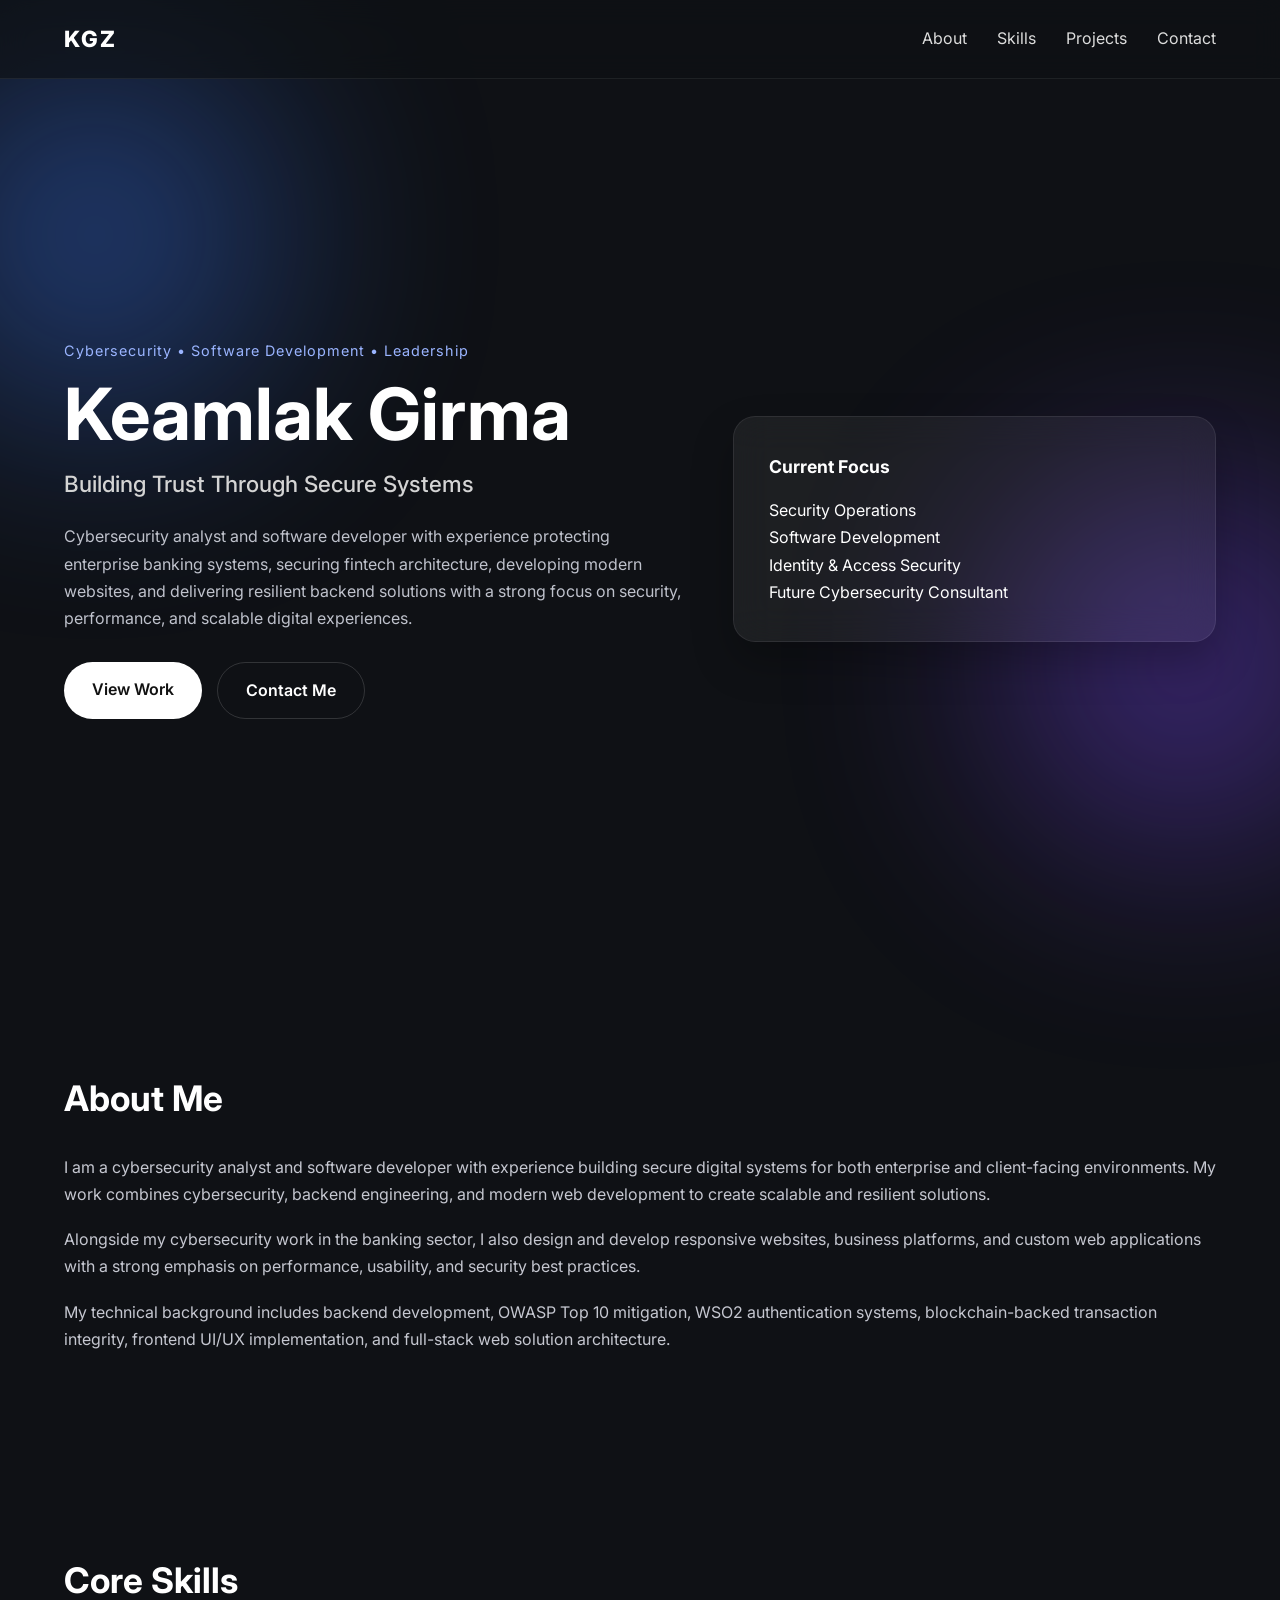
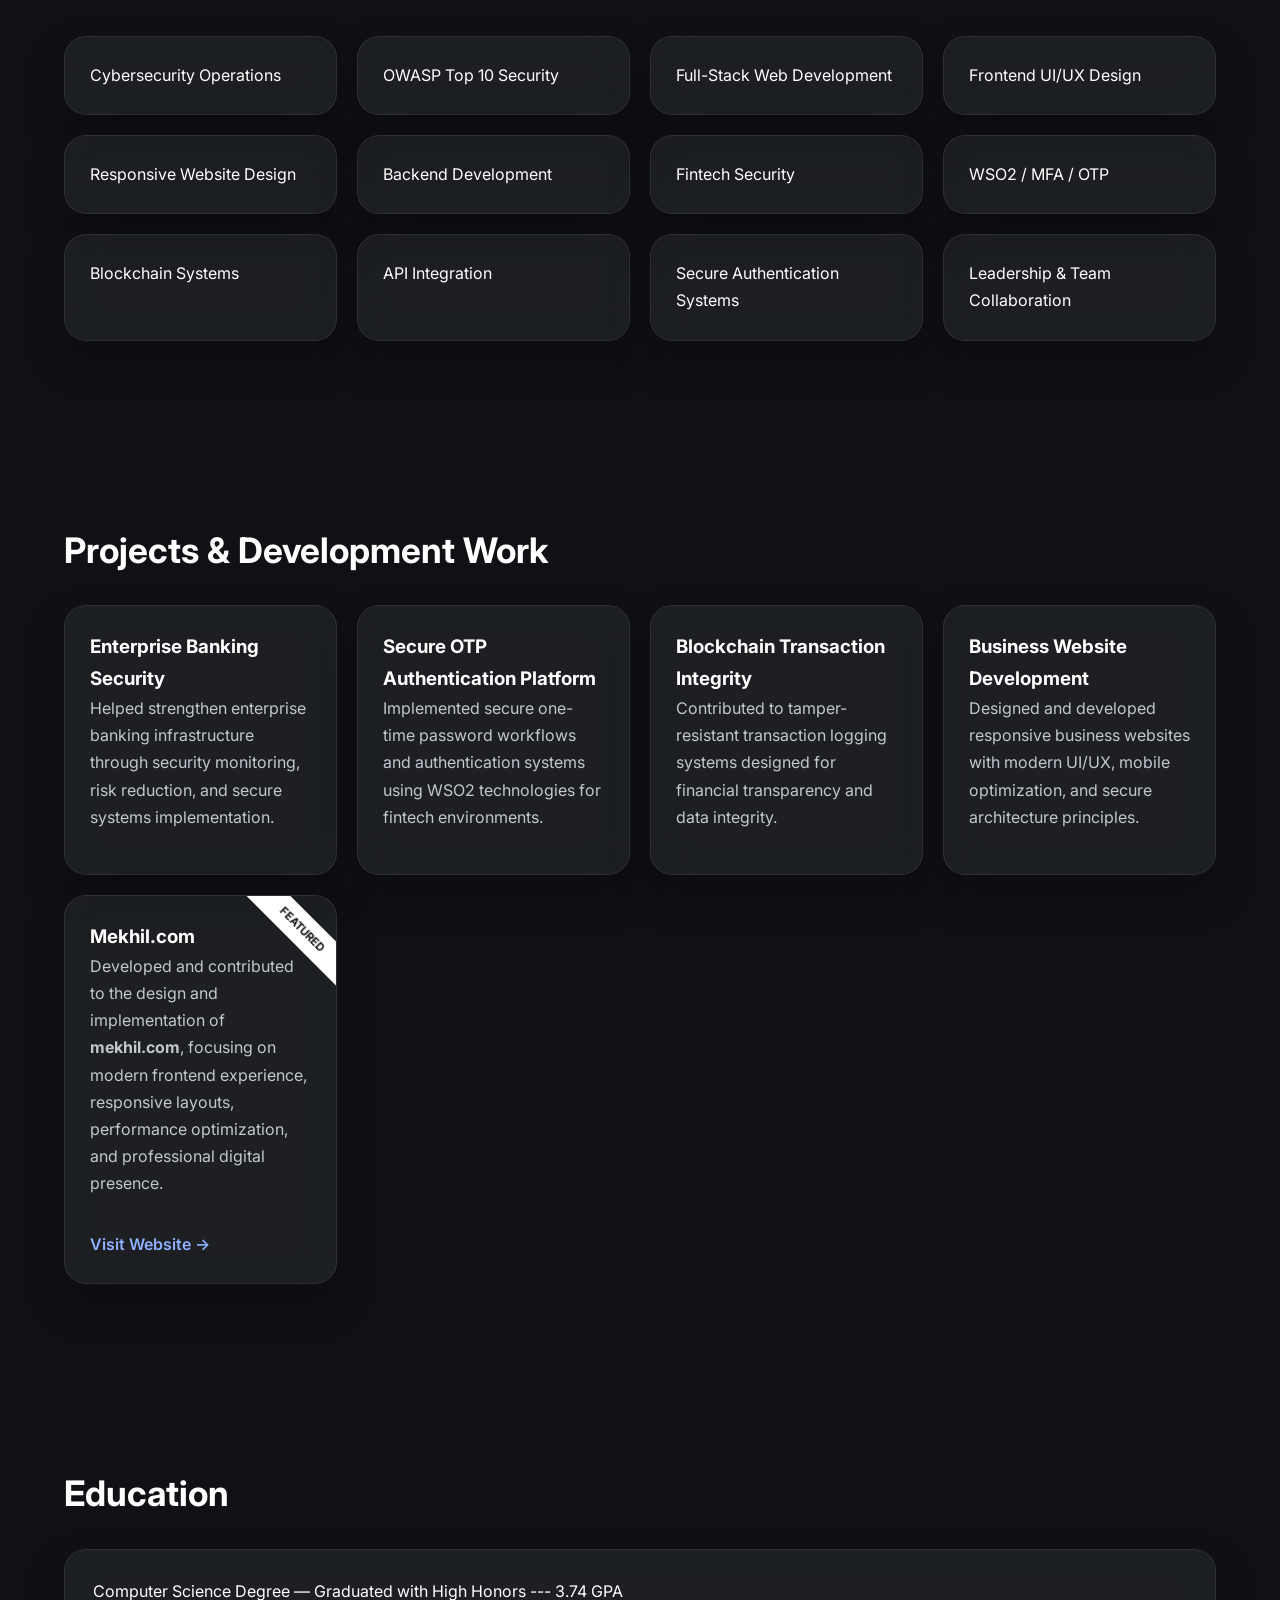
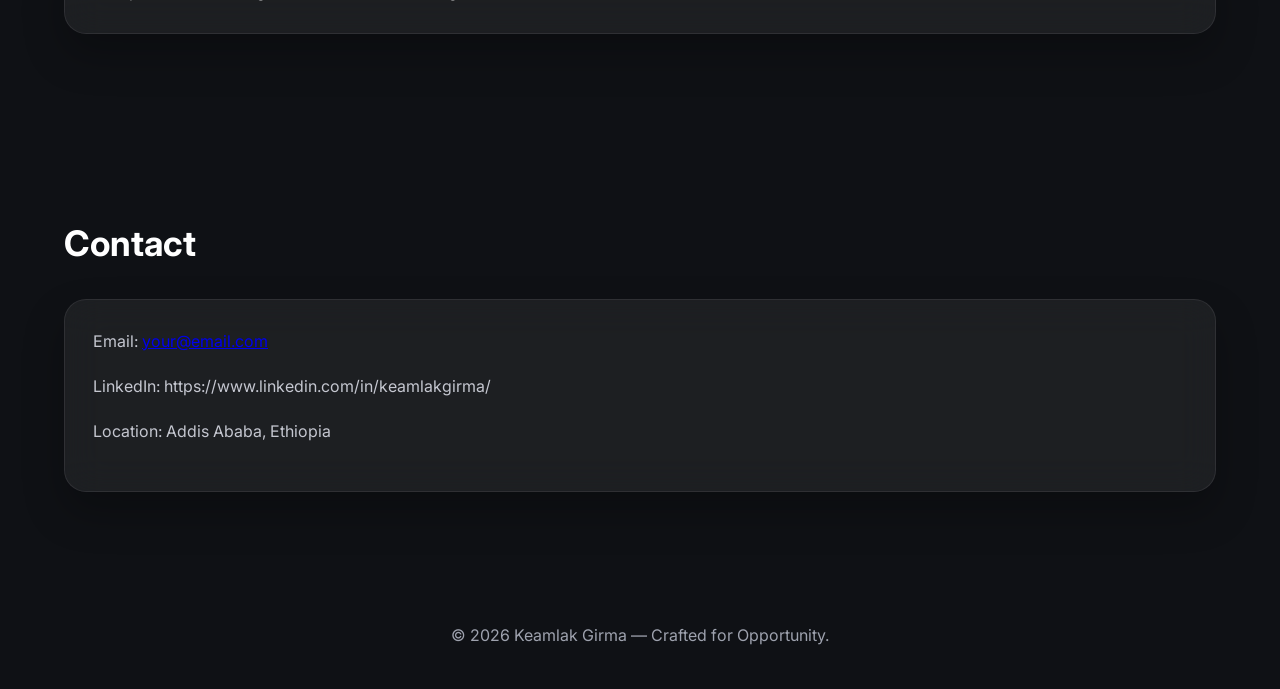
==== index.html @ 550d2100 "Update index.html" ====
<!-- index.html -->
<!DOCTYPE html>
<html lang="en">
<head>
<meta charset="UTF-8">
<meta name="viewport" content="width=device-width, initial-scale=1.0">
<title>Keamlak Girma | Software Developer</title>
<link rel="icon" type="image/png" href="favicon.png">
<meta name="description" content="Cybersecurity Analyst | Software Development | Backend Development">
<link rel="stylesheet" href="style.css">
<link rel="preconnect" href="https://fonts.googleapis.com">
<link href="https://fonts.googleapis.com/css2?family=Inter:wght@300;400;500;700;800&display=swap" rel="stylesheet">
</head>
<body>

<div class="bg-blur blur1"></div>
<div class="bg-blur blur2"></div>

<header>
  <nav class="container">
    <h2 class="logo">KGZ</h2>

    <ul>
      <li><a href="#about">About</a></li>
      <li><a href="#skills">Skills</a></li>
      <li><a href="#projects">Projects</a></li>
      <li><a href="#contact">Contact</a></li>
    </ul>
  </nav>
</header>

<section class="hero container">
  <div class="hero-left reveal">
    <p class="tag">Cybersecurity • Software Development • Leadership</p>
    <h1>Keamlak Girma</h1>
    <h3>Building Trust Through Secure Systems</h3>

    <p class="hero-desc">
     Cybersecurity analyst and software developer with experience protecting enterprise banking systems, securing fintech architecture, developing modern websites, and delivering resilient backend solutions with a strong focus on security, performance, and scalable digital experiences.

    </p>

    <div class="hero-buttons">
      <a href="#projects" class="btn primary">View Work</a>
      <a href="#contact" class="btn secondary">Contact Me</a>
    </div>
  </div>

  <div class="hero-card reveal">
    <div class="glass-card">
      <h4>Current Focus</h4>
      <p>Security Operations</p>
      <p>Software Development</p>
      <p>Identity & Access Security</p>
      <p>Future Cybersecurity Consultant</p>
    </div>
  </div>
</section>

<!-- Replace the ABOUT section with this -->

<section id="about" class="section container reveal">
  <h2>About Me</h2>

  <p>
    I am a cybersecurity analyst and software developer with experience building
    secure digital systems for both enterprise and client-facing environments.
    My work combines cybersecurity, backend engineering, and modern web development
    to create scalable and resilient solutions.
  </p>

  <p>
    Alongside my cybersecurity work in the banking sector, I also design and develop
    responsive websites, business platforms, and custom web applications with a strong
    emphasis on performance, usability, and security best practices.
  </p>

  <p>
    My technical background includes backend development, OWASP Top 10 mitigation,
    WSO2 authentication systems, blockchain-backed transaction integrity, frontend UI/UX
    implementation, and full-stack web solution architecture.
  </p>
</section>

<!-- Replace the SKILLS section with this -->

<section id="skills" class="section container reveal">
  <h2>Core Skills</h2>

  <div class="grid">
    <div class="card">Cybersecurity Operations</div>
    <div class="card">OWASP Top 10 Security</div>
    <div class="card">Full-Stack Web Development</div>
    <div class="card">Frontend UI/UX Design</div>
    <div class="card">Responsive Website Design</div>
    <div class="card">Backend Development</div>
    <div class="card">Fintech Security</div>
    <div class="card">WSO2 / MFA / OTP</div>
    <div class="card">Blockchain Systems</div>
    <div class="card">API Integration</div>
    <div class="card">Secure Authentication Systems</div>
    <div class="card">Leadership & Team Collaboration</div>
  </div>
</section>

<!-- Replace the PROJECTS section with this -->

<section id="projects" class="section container reveal">
  <h2>Projects & Development Work</h2>

  <div class="project-grid">

    <div class="project">
      <h3>Enterprise Banking Security</h3>
      <p>
        Helped strengthen enterprise banking infrastructure through security
        monitoring, risk reduction, and secure systems implementation.
      </p>
    </div>

    <div class="project">
      <h3>Secure OTP Authentication Platform</h3>
      <p>
        Implemented secure one-time password workflows and authentication
        systems using WSO2 technologies for fintech environments.
      </p>
    </div>

    <div class="project">
      <h3>Blockchain Transaction Integrity</h3>
      <p>
        Contributed to tamper-resistant transaction logging systems designed
        for financial transparency and data integrity.
      </p>
    </div>

    <div class="project">
      <h3>Business Website Development</h3>
      <p>
        Designed and developed responsive business websites with modern UI/UX,
        mobile optimization, and secure architecture principles.
      </p>
    </div>

    <div class="project featured-project">
      <h3>Mekhil.com</h3>

      <p>
        Developed and contributed to the design and implementation of
        <strong>mekhil.com</strong>, focusing on modern frontend experience,
        responsive layouts, performance optimization, and professional digital presence.
      </p>

      <a href="https://www.mekhil.com/" target="_blank" class="project-link">
        Visit Website →
      </a>
    </div>

  </div>
</section>

<section class="section container reveal">
  <h2>Education</h2>
  <div class="glass-box">
    Computer Science Degree — Graduated with High Honors --- 3.74 GPA
  </div>
</section>

<section id="contact" class="section container reveal">
  <h2>Contact</h2>

  <div class="contact-box">
    <p>Email: <a href="mailto:your@email.com">your@email.com</a></p>
    <p>LinkedIn: https://www.linkedin.com/in/keamlakgirma/</p>
    <p>Location: Addis Ababa, Ethiopia</p>
  </div>
</section>

<footer>
  <p>© 2026 Keamlak Girma — Crafted for Opportunity.</p>
</footer>

<script src="script.js"></script>
</body>
</html>
---- style.css ----
*{
margin:0;
padding:0;
box-sizing:border-box;
scroll-behavior:smooth;
}

body{
font-family:'Inter',sans-serif;
background:#0f1115;
color:#fff;
overflow-x:hidden;
line-height:1.7;
}

.container{
width:90%;
max-width:1180px;
margin:auto;
}

.bg-blur{
position:fixed;
width:350px;
height:350px;
border-radius:50%;
filter:blur(120px);
z-index:-1;
opacity:.45;
animation:float 8s ease-in-out infinite;
}

.blur1{
background:#3d7cff;
top:60px;
left:-80px;
}

.blur2{
background:#7e49ff;
right:-80px;
bottom:60px;
animation-delay:2s;
}

@keyframes float{
0%,100%{transform:translateY(0px);}
50%{transform:translateY(30px);}
}

header{
position:sticky;
top:0;
backdrop-filter:blur(14px);
background:rgba(15,17,21,.65);
border-bottom:1px solid rgba(255,255,255,.07);
z-index:999;
}

nav{
display:flex;
justify-content:space-between;
align-items:center;
padding:20px 0;
}

.logo{
font-weight:800;
font-size:1.4rem;
letter-spacing:2px;
}

nav ul{
display:flex;
gap:30px;
list-style:none;
}

nav a{
text-decoration:none;
color:#ddd;
transition:.3s;
}

nav a:hover{
color:#fff;
}

.hero{
min-height:100vh;
display:grid;
grid-template-columns:1.3fr 1fr;
gap:40px;
align-items:center;
}

.tag{
color:#9ab4ff;
font-size:.9rem;
margin-bottom:15px;
letter-spacing:1px;
}

.hero h1{
font-size:4.5rem;
line-height:1;
margin-bottom:15px;
}

.hero h3{
font-weight:500;
color:#d4d4d4;
margin-bottom:20px;
font-size:1.4rem;
}

.hero-desc{
max-width:620px;
color:#bfc2cc;
margin-bottom:30px;
}

.hero-buttons{
display:flex;
gap:15px;
flex-wrap:wrap;
}

.btn{
padding:14px 28px;
border-radius:50px;
text-decoration:none;
font-weight:600;
transition:.3s;
}

.primary{
background:#fff;
color:#111;
}

.secondary{
border:1px solid rgba(255,255,255,.15);
color:#fff;
}

.btn:hover{
transform:translateY(-4px);
}

.glass-card,.glass-box,.card,.project,.contact-box{
background:rgba(255,255,255,.06);
border:1px solid rgba(255,255,255,.08);
backdrop-filter:blur(18px);
border-radius:22px;
box-shadow:0 20px 40px rgba(0,0,0,.25);
}

.glass-card{
padding:35px;
}

.glass-card h4{
margin-bottom:15px;
font-size:1.1rem;
}

.section{
padding:90px 0;
}

.section h2{
font-size:2.2rem;
margin-bottom:25px;
}

.section p{
color:#c5c7d0;
margin-bottom:18px;
}

.grid,.project-grid{
display:grid;
grid-template-columns:repeat(auto-fit,minmax(240px,1fr));
gap:20px;
}

.card,.project{
padding:25px;
transition:.3s;
}

.card:hover,.project:hover{
transform:translateY(-8px);
}

.glass-box,.contact-box{
padding:28px;
}

footer{
padding:40px 0;
text-align:center;
color:#9ea2ae;
}

.reveal{
opacity:0;
transform:translateY(40px);
transition:1s ease;
}

.reveal.active{
opacity:1;
transform:translateY(0);
}

@media(max-width:900px){

.hero{
grid-template-columns:1fr;
padding:60px 0;
min-height:auto;
}

.hero h1{
font-size:3rem;
}

nav ul{
display:none;
}

}
/* ADD THIS to style.css */

.featured-project{
position:relative;
overflow:hidden;
}

.featured-project::before{
content:"FEATURED";
position:absolute;
top:18px;
right:-35px;
background:white;
color:#111;
padding:6px 40px;
font-size:.7rem;
font-weight:700;
transform:rotate(45deg);
}

.project-link{
display:inline-block;
margin-top:15px;
text-decoration:none;
color:#8fb0ff;
font-weight:600;
transition:.3s;
}

.project-link:hover{
transform:translateX(5px);
}
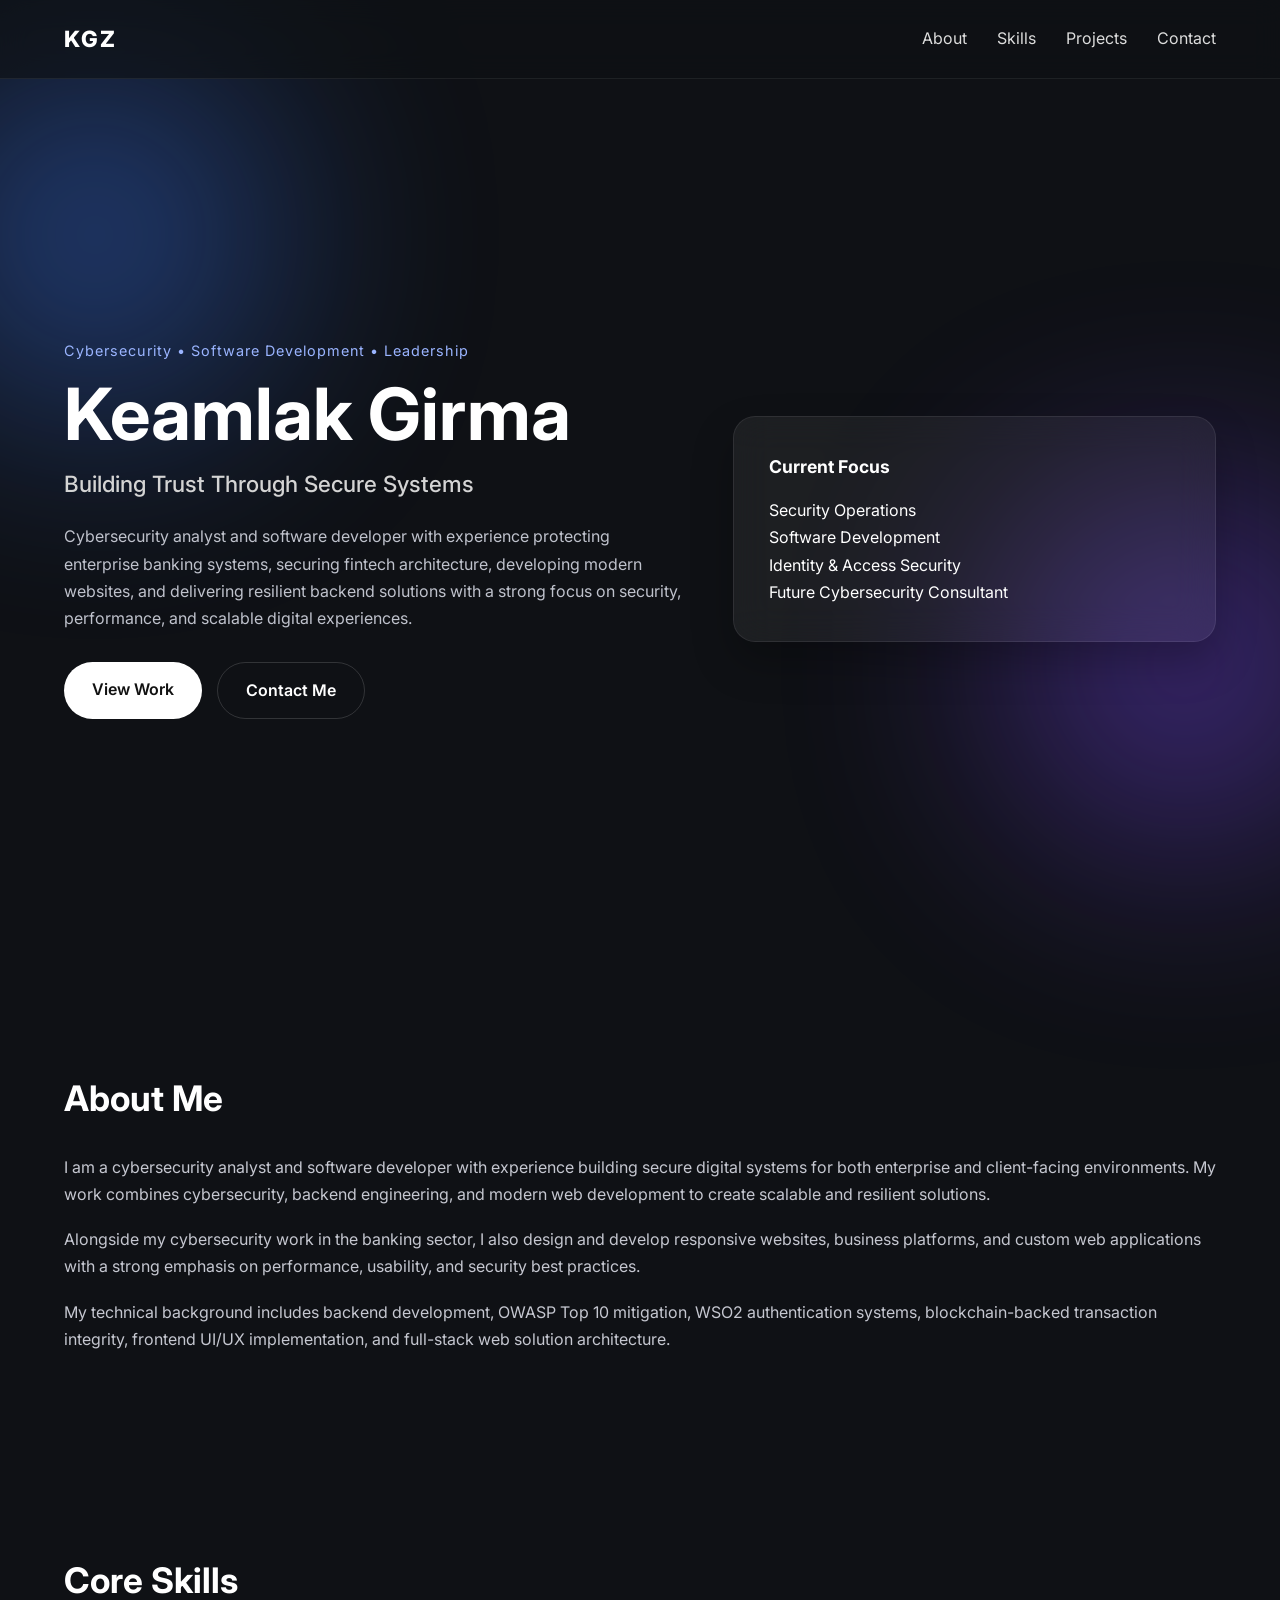
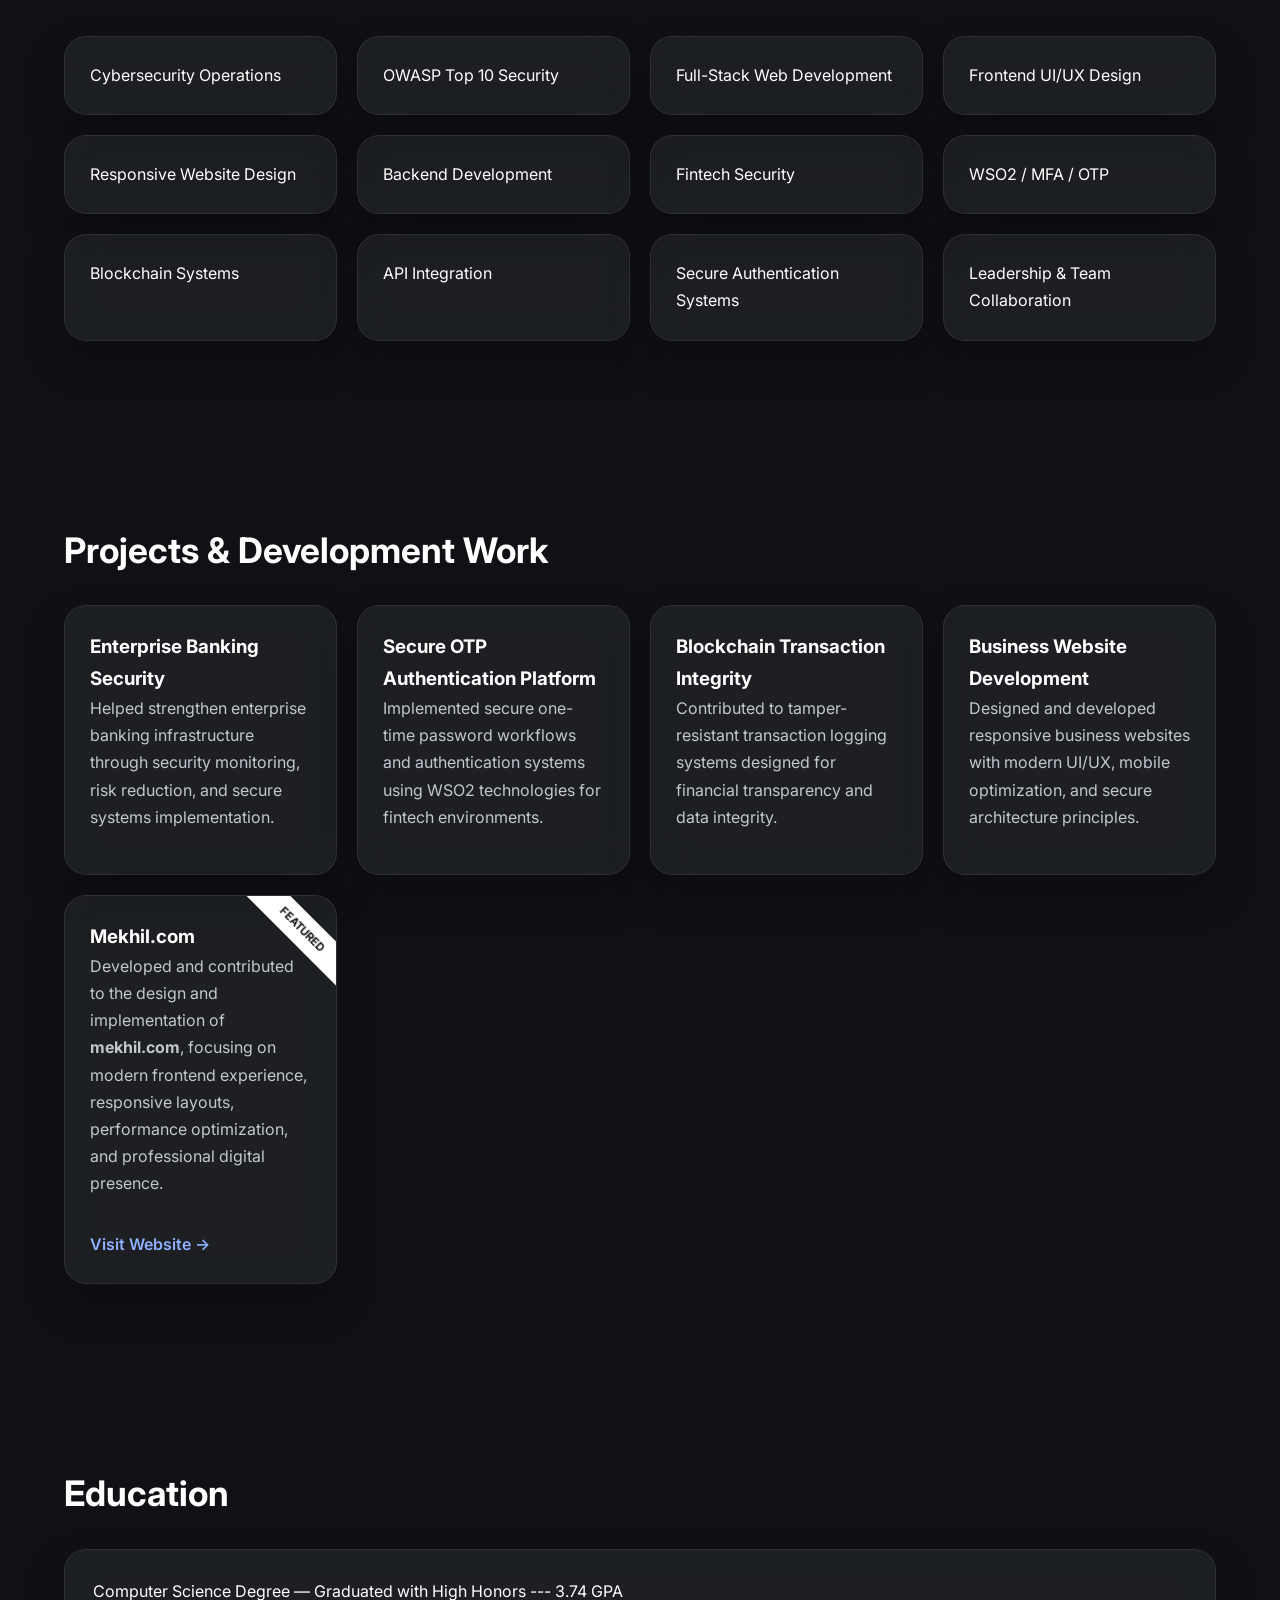
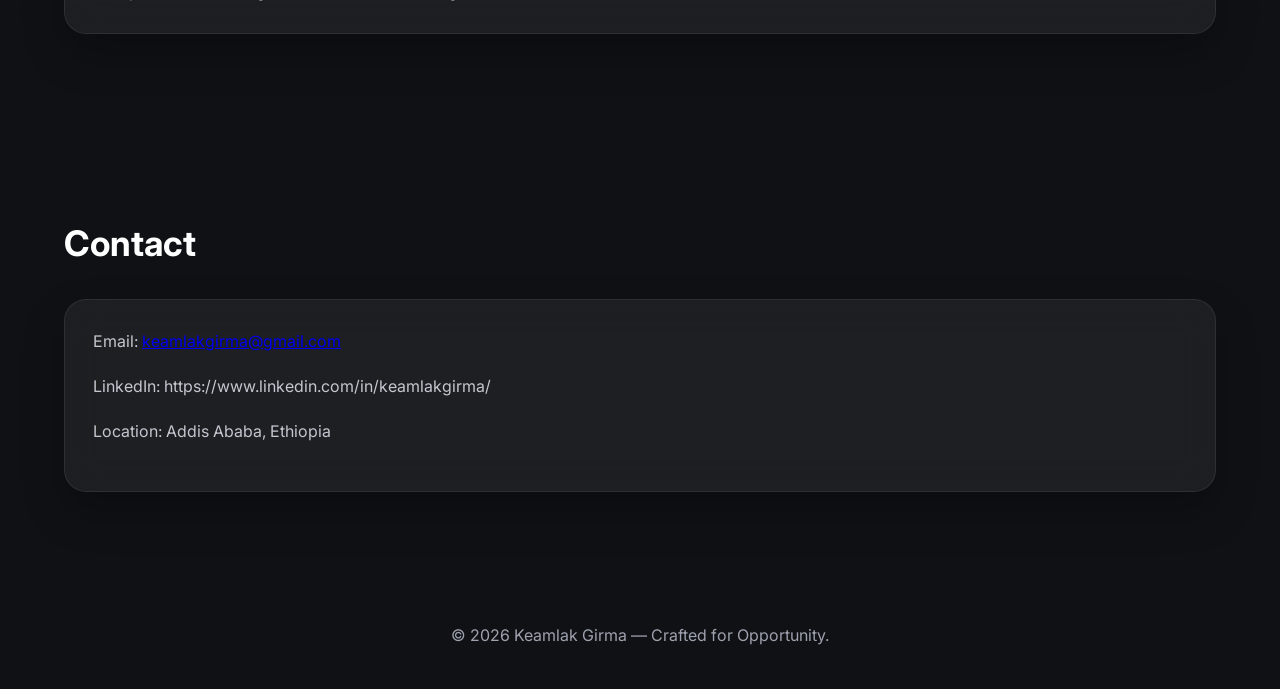
==== commit 96919c53: "Update index.html" ====
--- a/index.html
+++ b/index.html
@@ -170,7 +170,7 @@
   <h2>Contact</h2>
 
   <div class="contact-box">
-    <p>Email: <a href="mailto:your@email.com">your@email.com</a></p>
+    <p>Email: <a href="mailto:keamlakgirma@gmail.com" class="email-link">keamlakgirma@gmail.com</a></p>
     <p>LinkedIn: https://www.linkedin.com/in/keamlakgirma/</p>
     <p>Location: Addis Ababa, Ethiopia</p>
   </div>
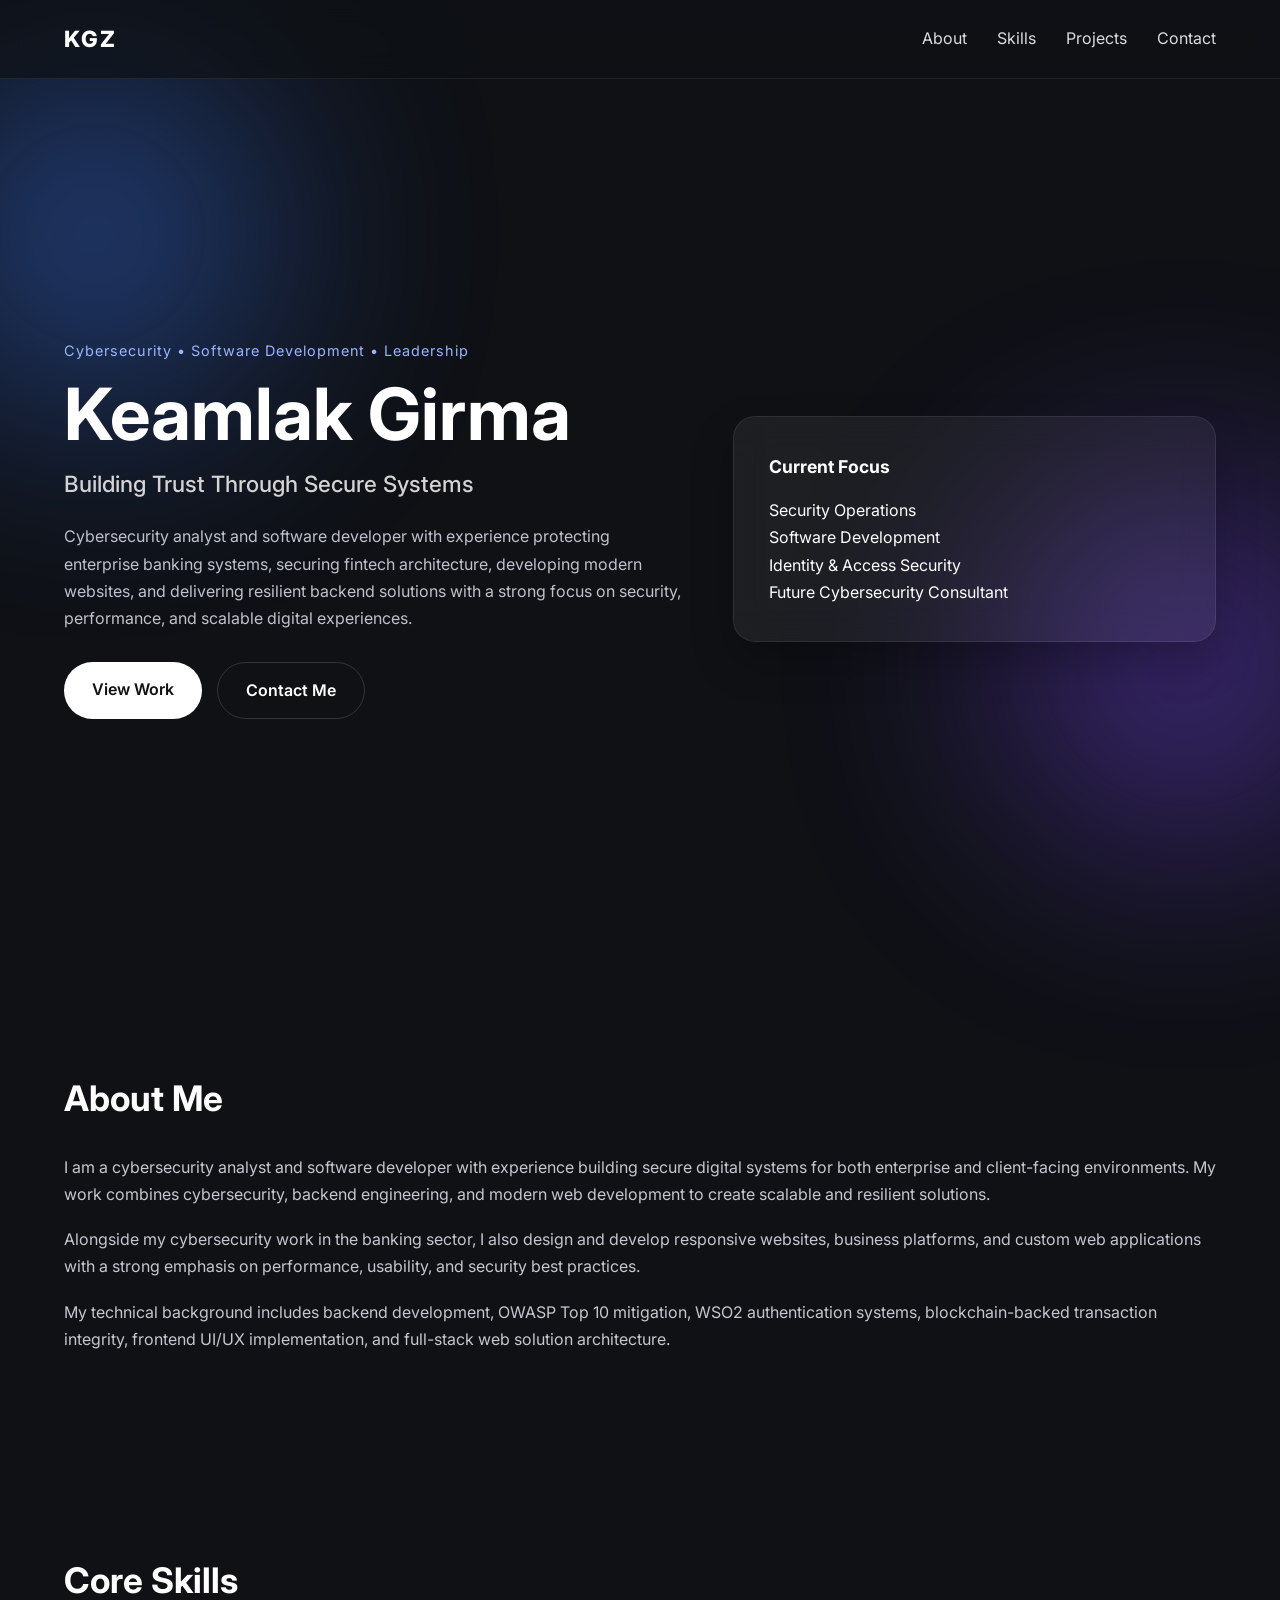
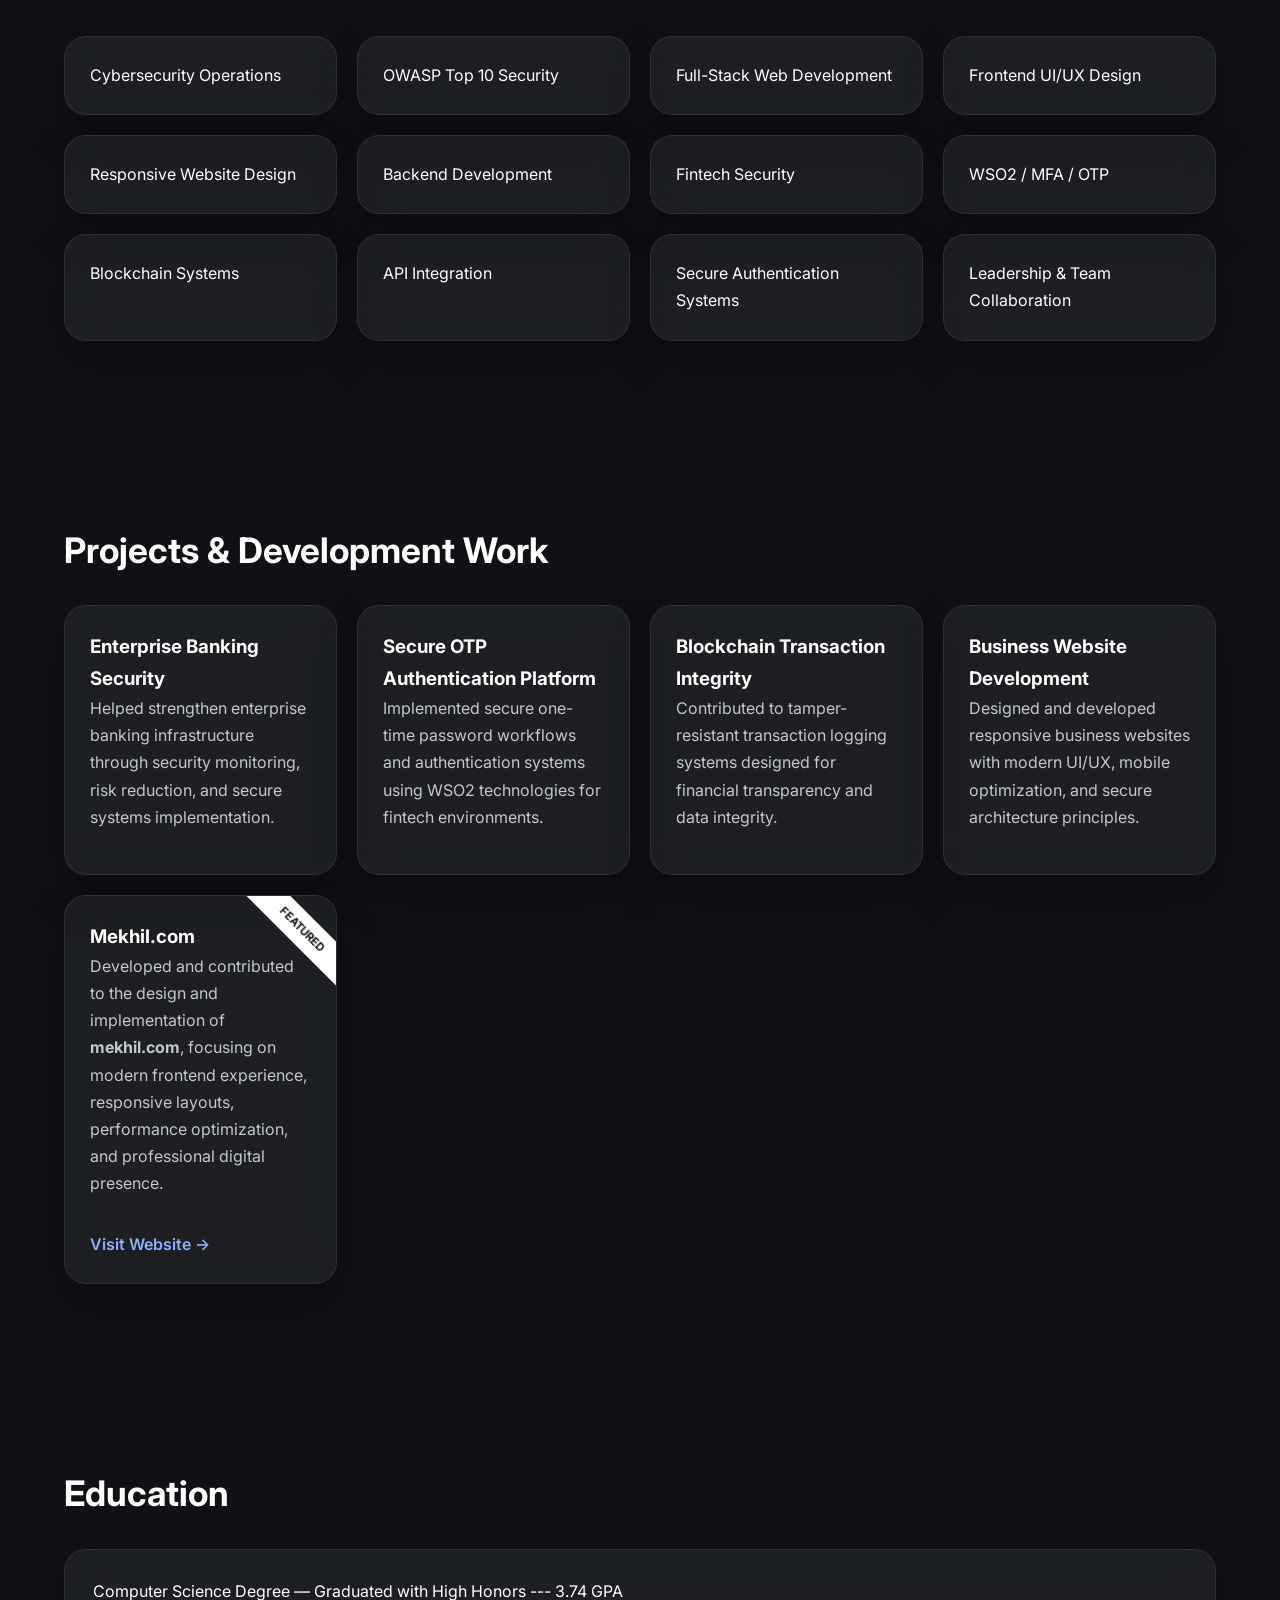
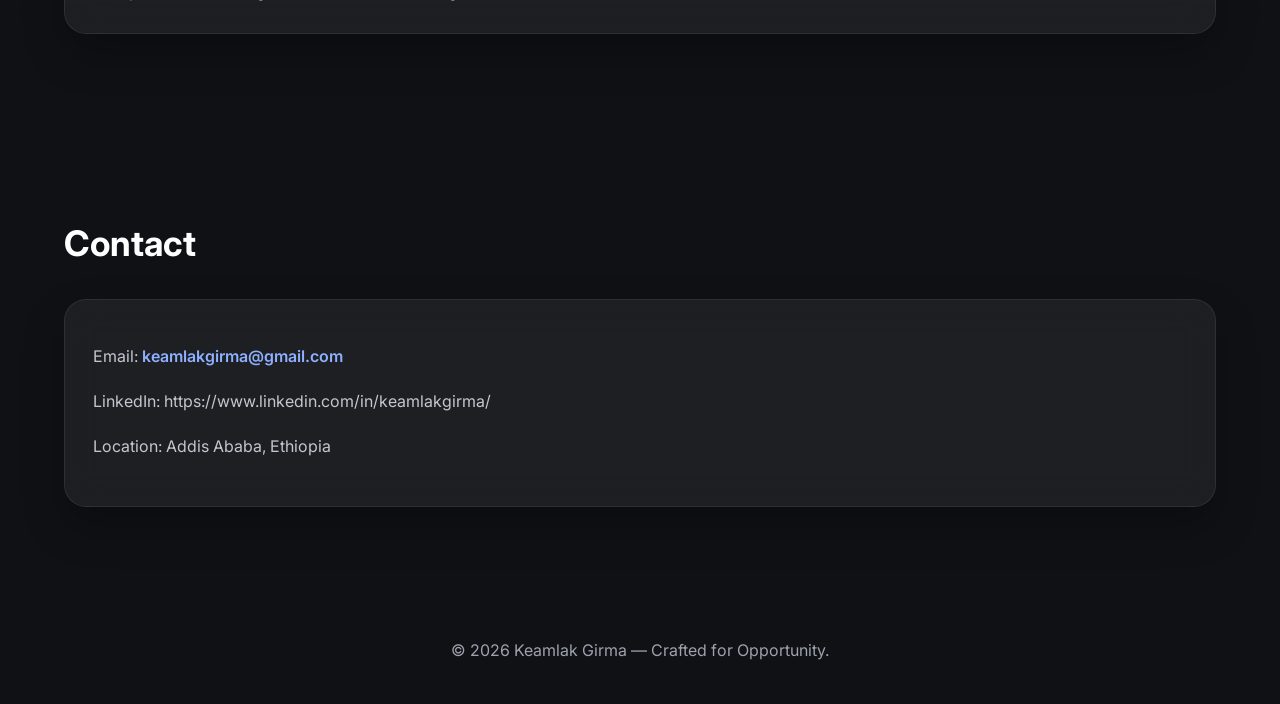
==== commit b4fbf66b: "Update index.html" ====
--- a/index.html
+++ b/index.html
@@ -170,7 +170,7 @@
   <h2>Contact</h2>
 
   <div class="contact-box">
-    <p>Email: <a href="mailto:keamlakgirma@gmail.com" class="email-link">keamlakgirma@gmail.com</a></p>
+    <p>Email: <a href="mailto:keamlakgirma@gmail.com" class="project-link">keamlakgirma@gmail.com</a></p>
     <p>LinkedIn: https://www.linkedin.com/in/keamlakgirma/</p>
     <p>Location: Addis Ababa, Ethiopia</p>
   </div>
--- a/style.css
+++ b/style.css
@@ -156,7 +156,15 @@
 border-radius:22px;
 box-shadow:0 20px 40px rgba(0,0,0,.25);
 }
-
+.email-link {
+    color: inherit;
+    text-decoration: none;
+    transition: opacity 0.3s ease;
+}
+
+.email-link:hover {
+    opacity: 0.7;
+}
 .glass-card{
 padding:35px;
 }
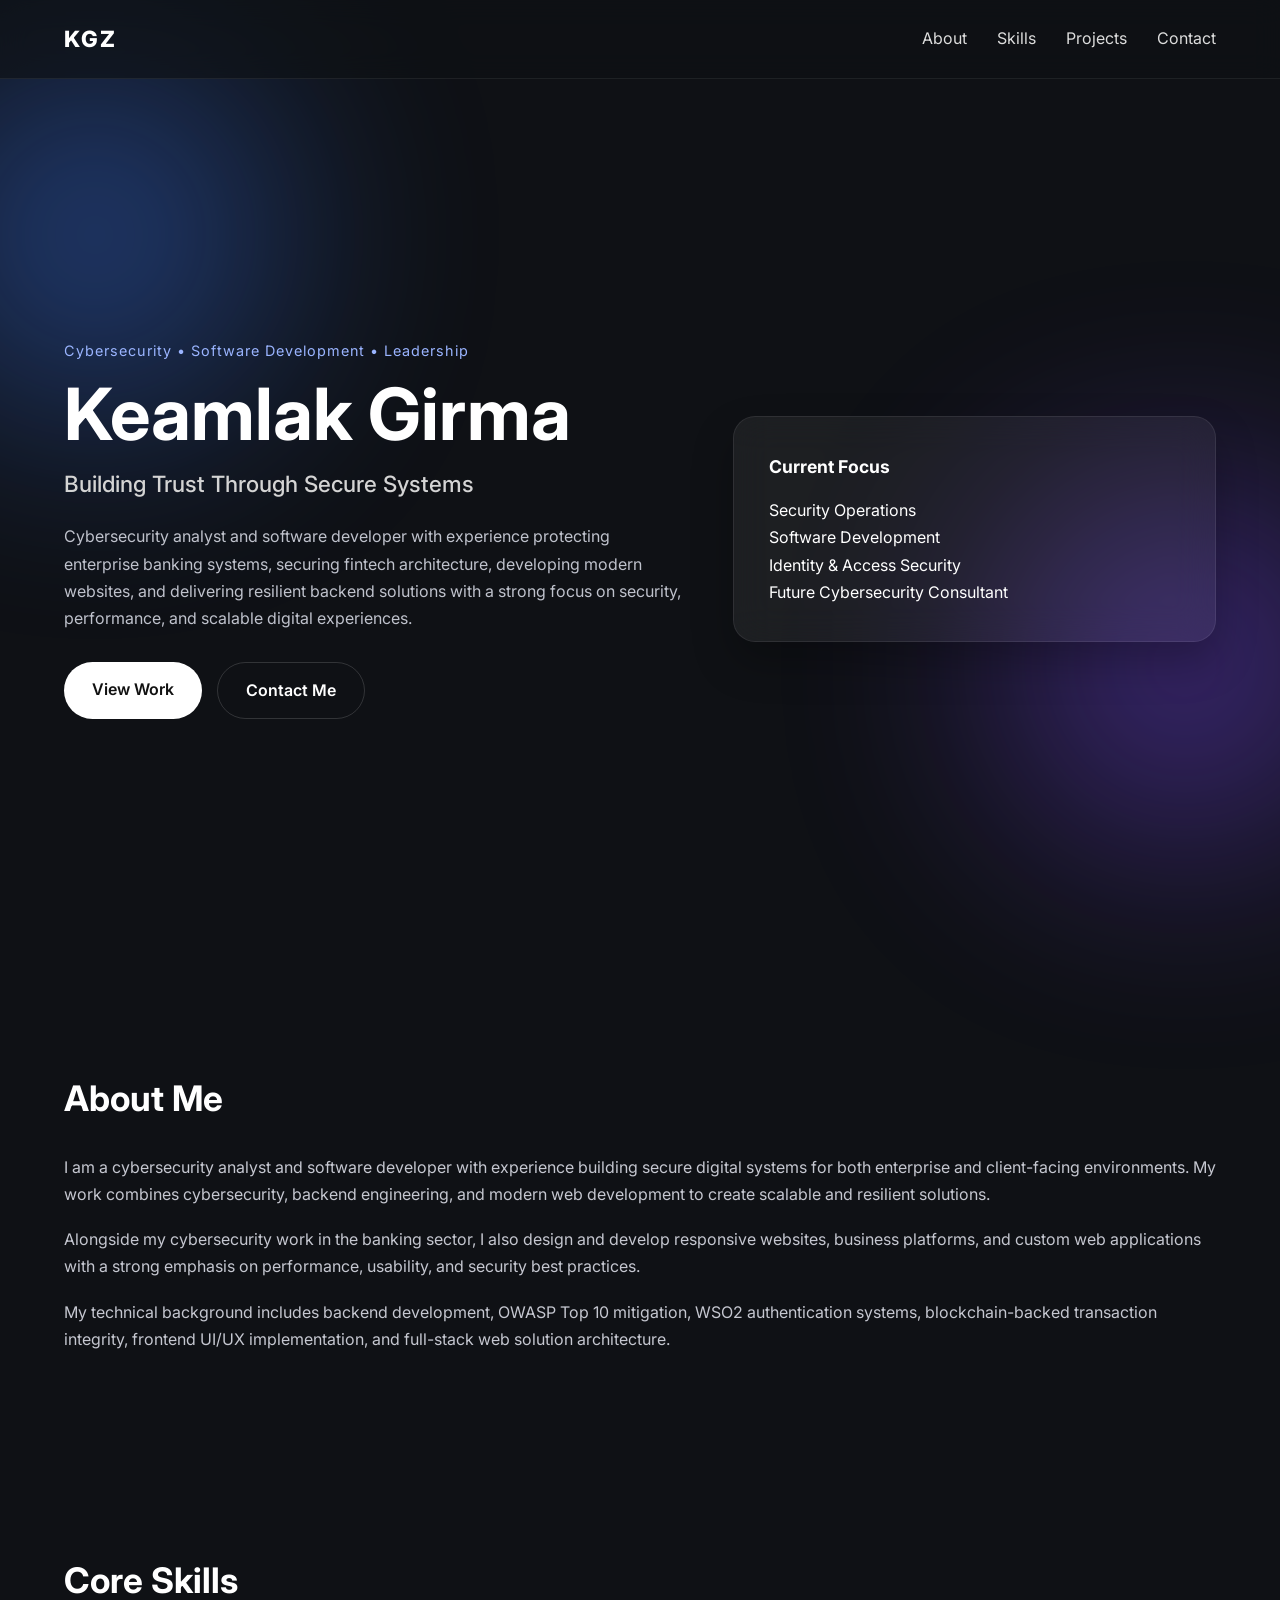
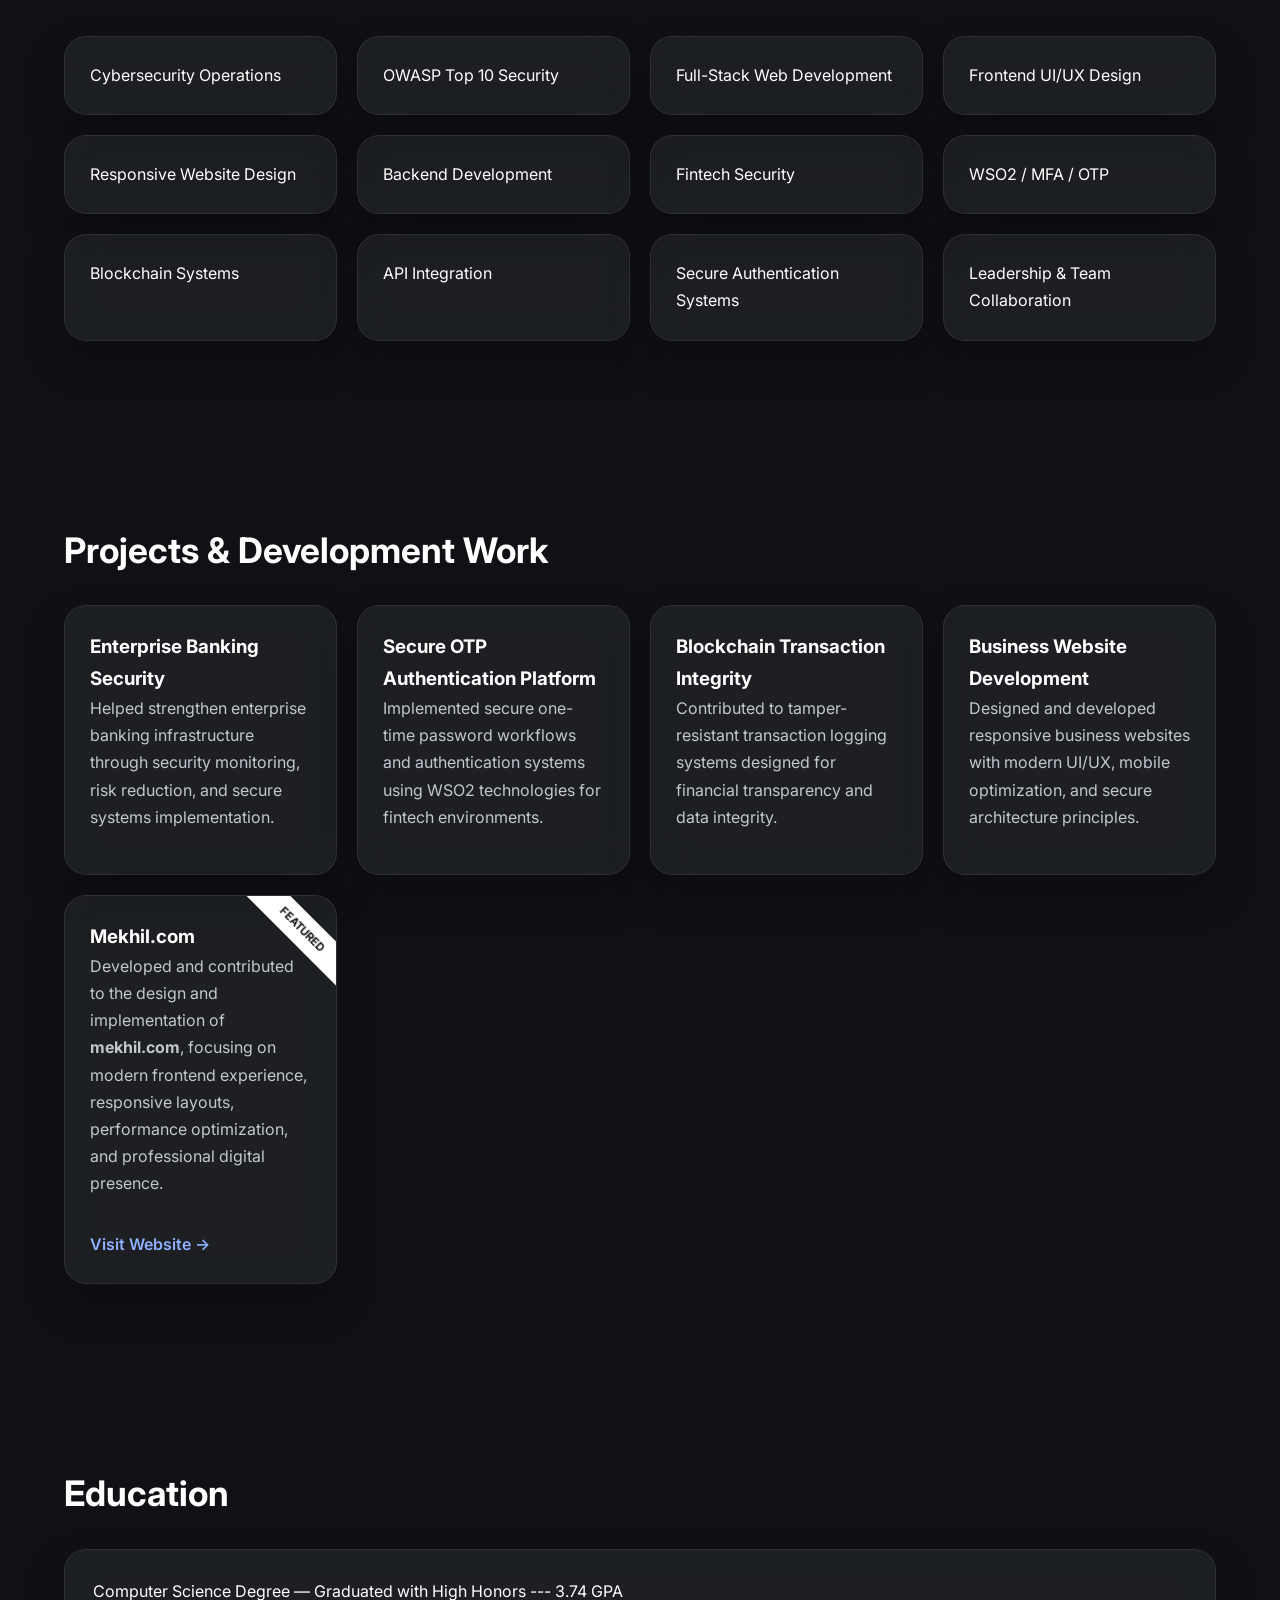
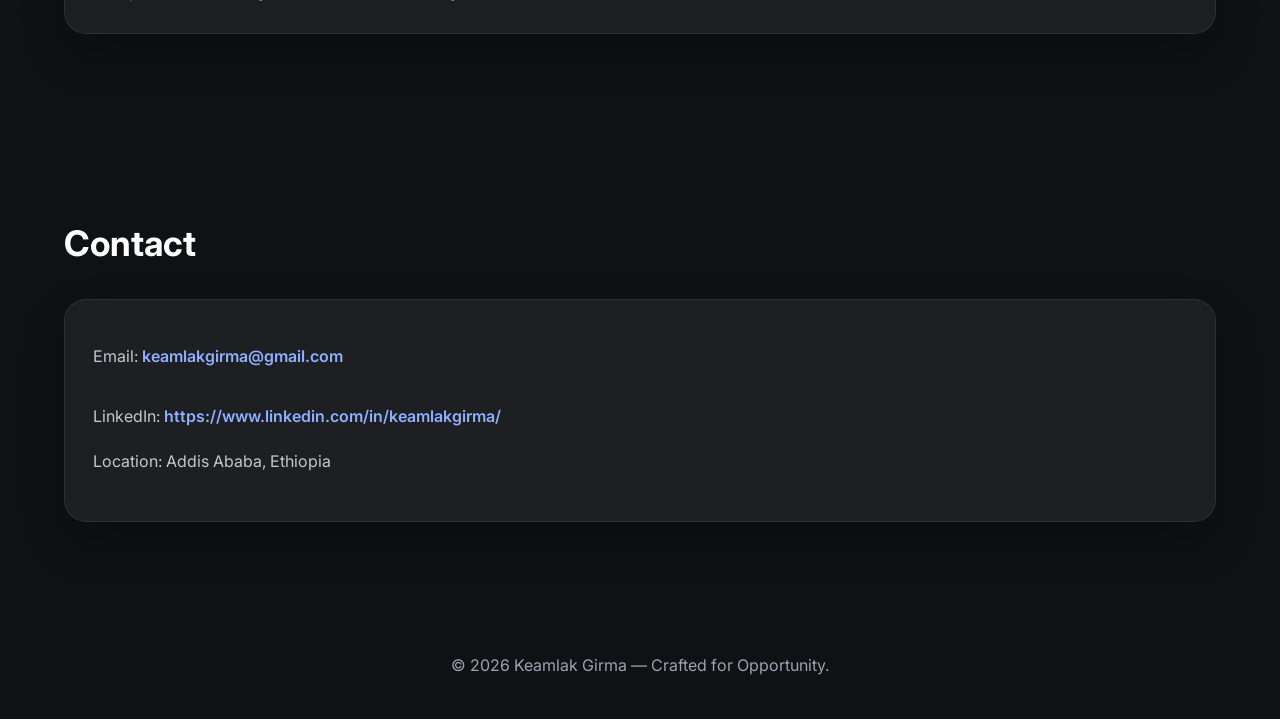
==== commit aedc5e79: "Update index.html" ====
--- a/index.html
+++ b/index.html
@@ -171,7 +171,7 @@
 
   <div class="contact-box">
     <p>Email: <a href="mailto:keamlakgirma@gmail.com" class="project-link">keamlakgirma@gmail.com</a></p>
-    <p>LinkedIn: https://www.linkedin.com/in/keamlakgirma/</p>
+    <p>LinkedIn: <a href="https://www.linkedin.com/in/keamlakgirma/" class="project-link">https://www.linkedin.com/in/keamlakgirma/</a></p>
     <p>Location: Addis Ababa, Ethiopia</p>
   </div>
 </section>
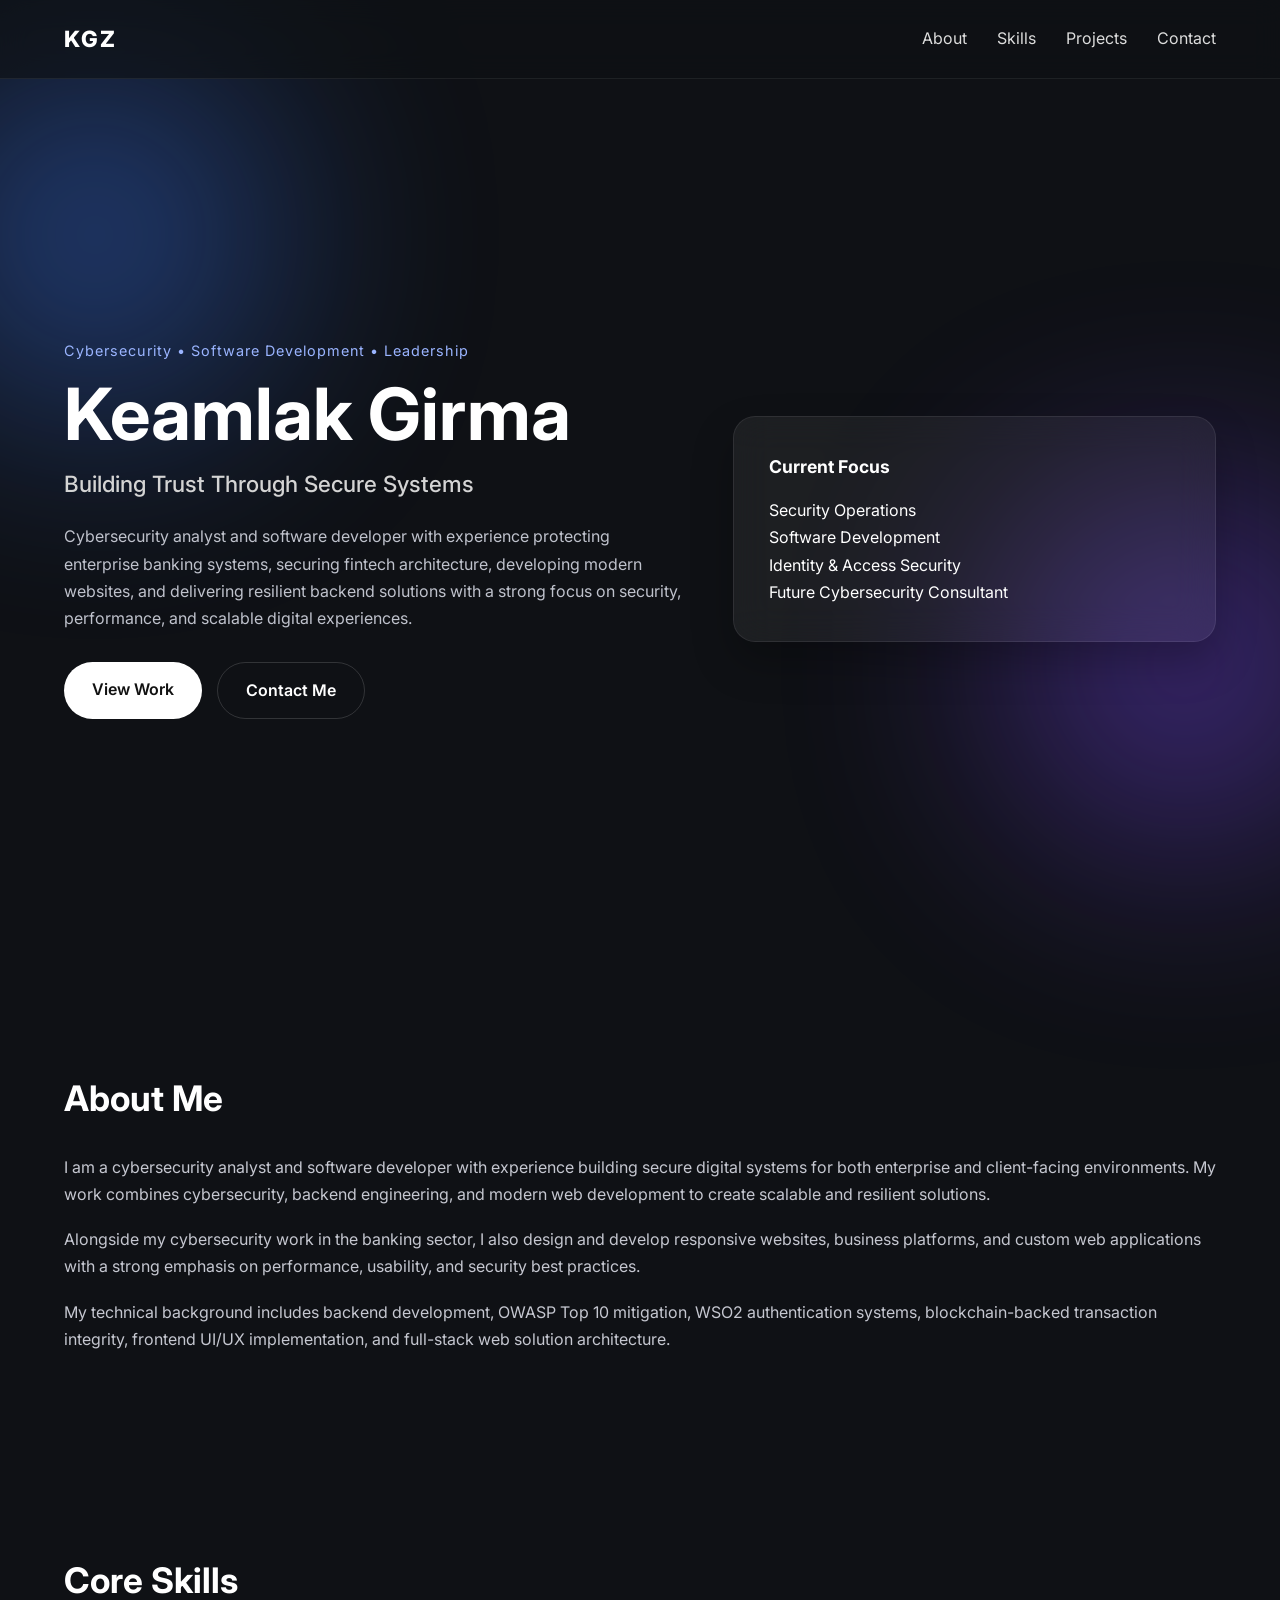
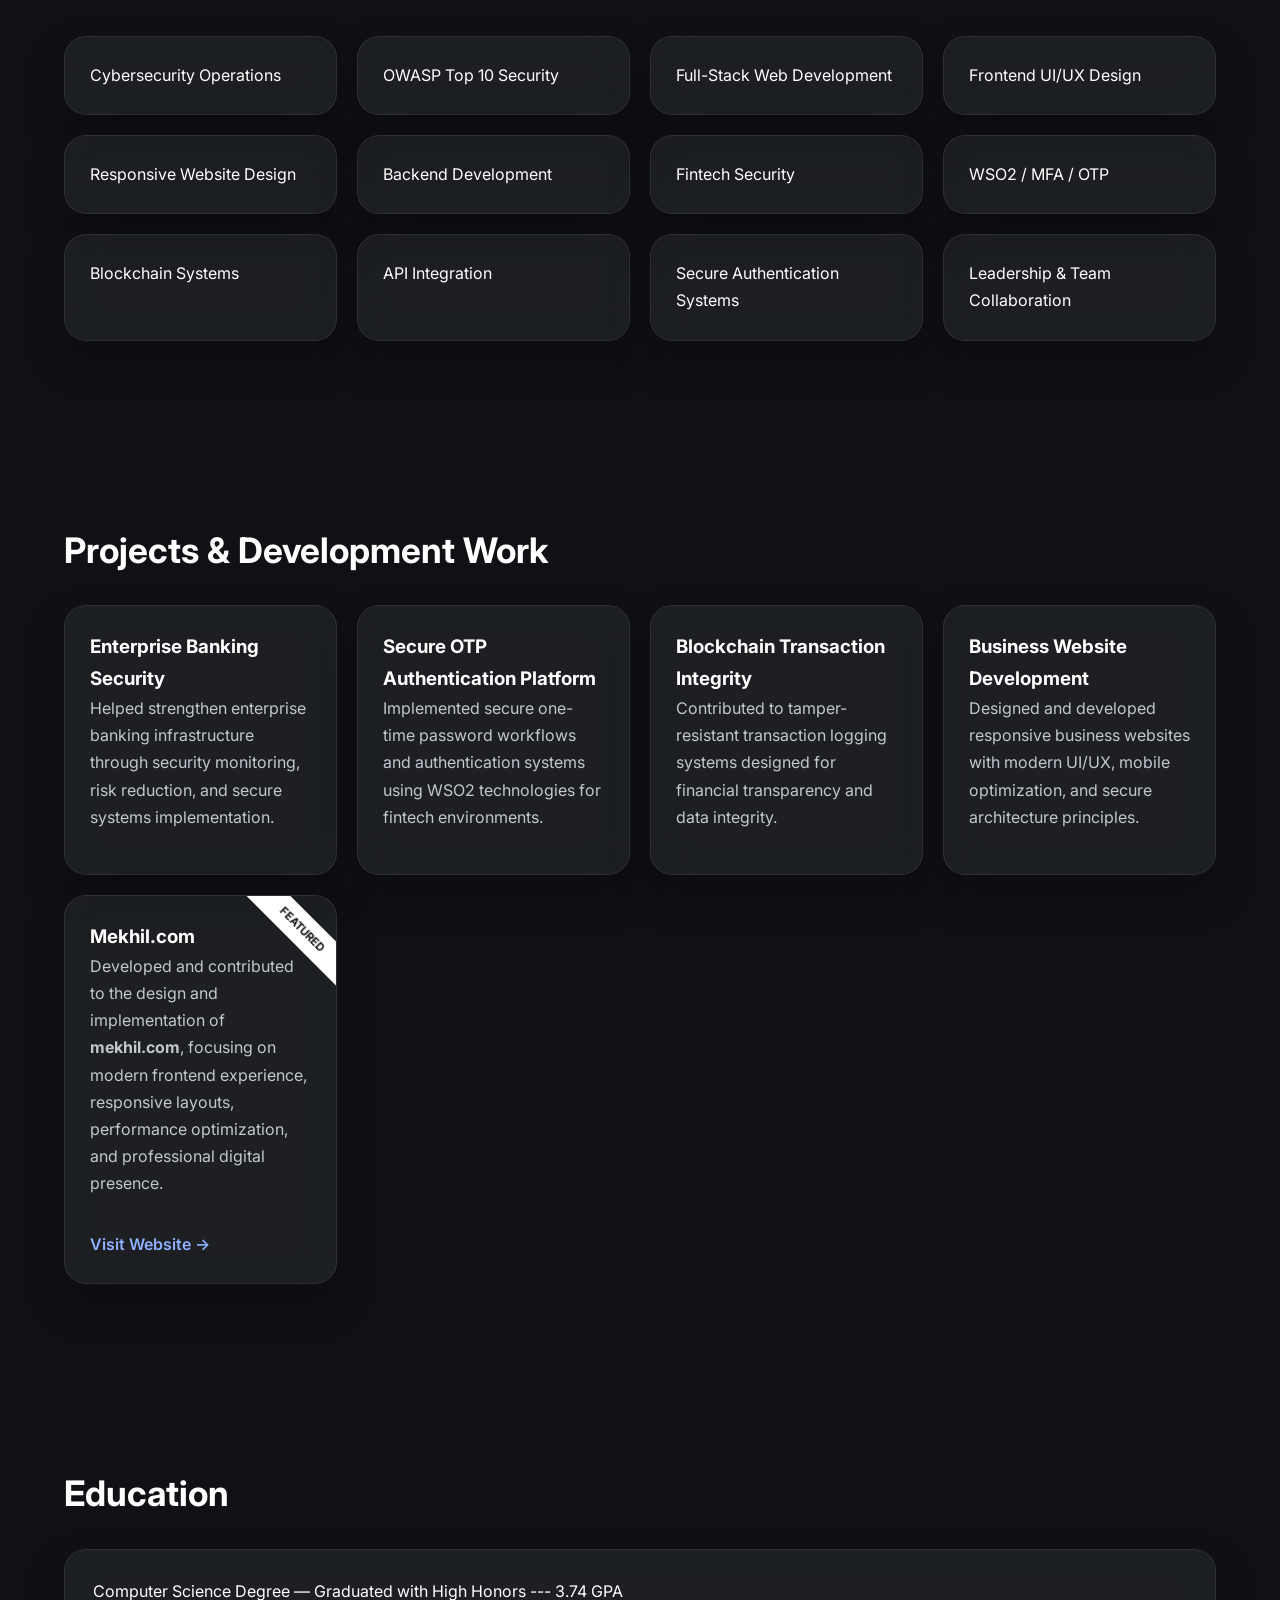
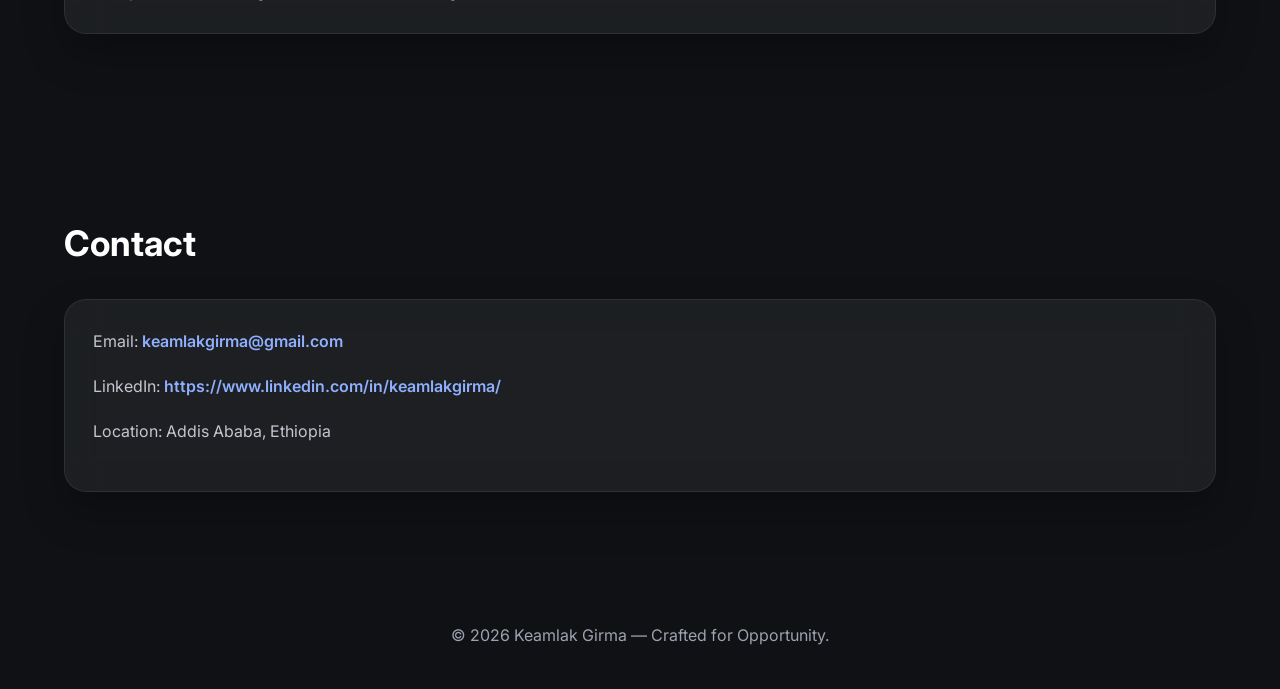
==== commit 7a2aaaff: "Update index.html" ====
--- a/index.html
+++ b/index.html
@@ -170,8 +170,8 @@
   <h2>Contact</h2>
 
   <div class="contact-box">
-    <p>Email: <a href="mailto:keamlakgirma@gmail.com" class="project-link">keamlakgirma@gmail.com</a></p>
-    <p>LinkedIn: <a href="https://www.linkedin.com/in/keamlakgirma/" class="project-link">https://www.linkedin.com/in/keamlakgirma/</a></p>
+    <p>Email: <a href="mailto:keamlakgirma@gmail.com" class="contact-link">keamlakgirma@gmail.com</a></p>
+    <p>LinkedIn: <a href="https://www.linkedin.com/in/keamlakgirma/" class="contact-link">https://www.linkedin.com/in/keamlakgirma/</a></p>
     <p>Location: Addis Ababa, Ethiopia</p>
   </div>
 </section>
--- a/style.css
+++ b/style.css
@@ -205,6 +205,18 @@
 
 .glass-box,.contact-box{
 padding:28px;
+}
+
+.contact-link{
+display:inline-block;
+text-decoration:none;
+color:#8fb0ff;
+font-weight:600;
+transition:.3s;
+}
+
+.contact-link:hover{
+transform:translateX(5px);
 }
 
 footer{
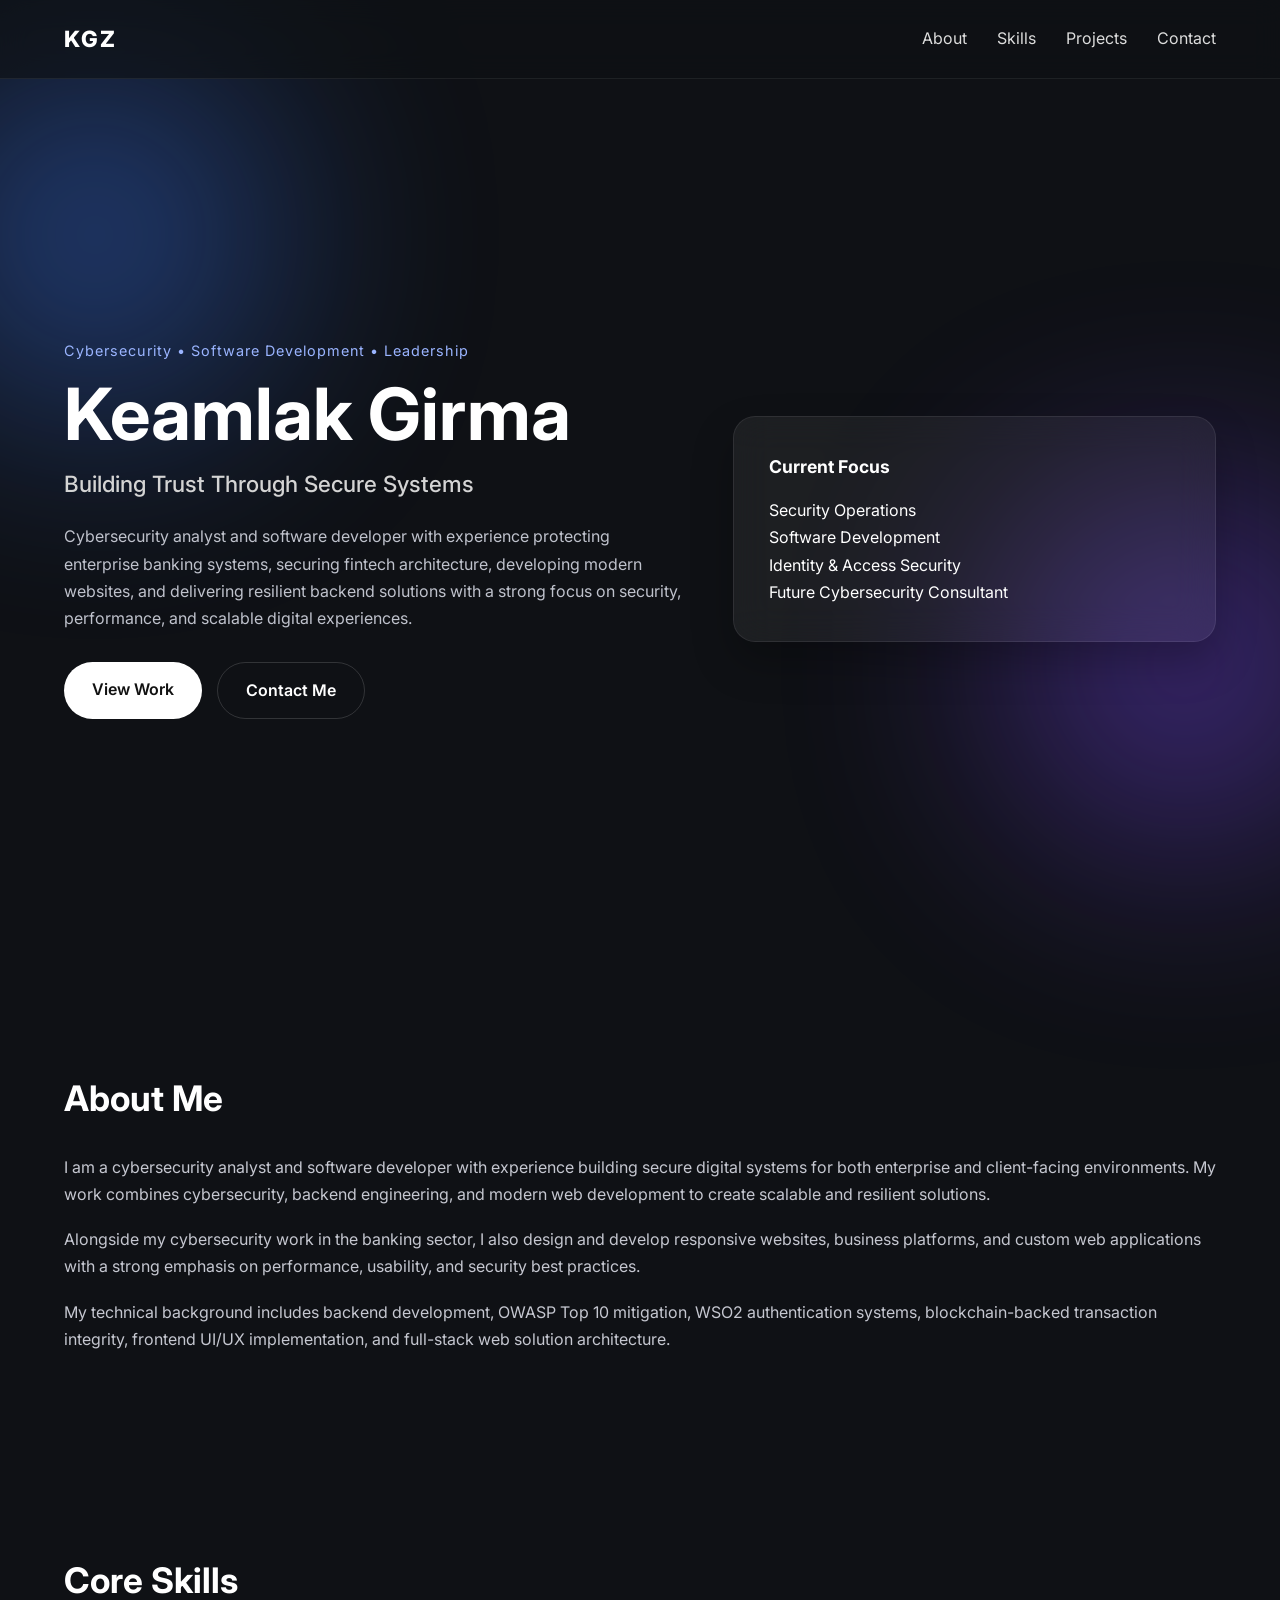
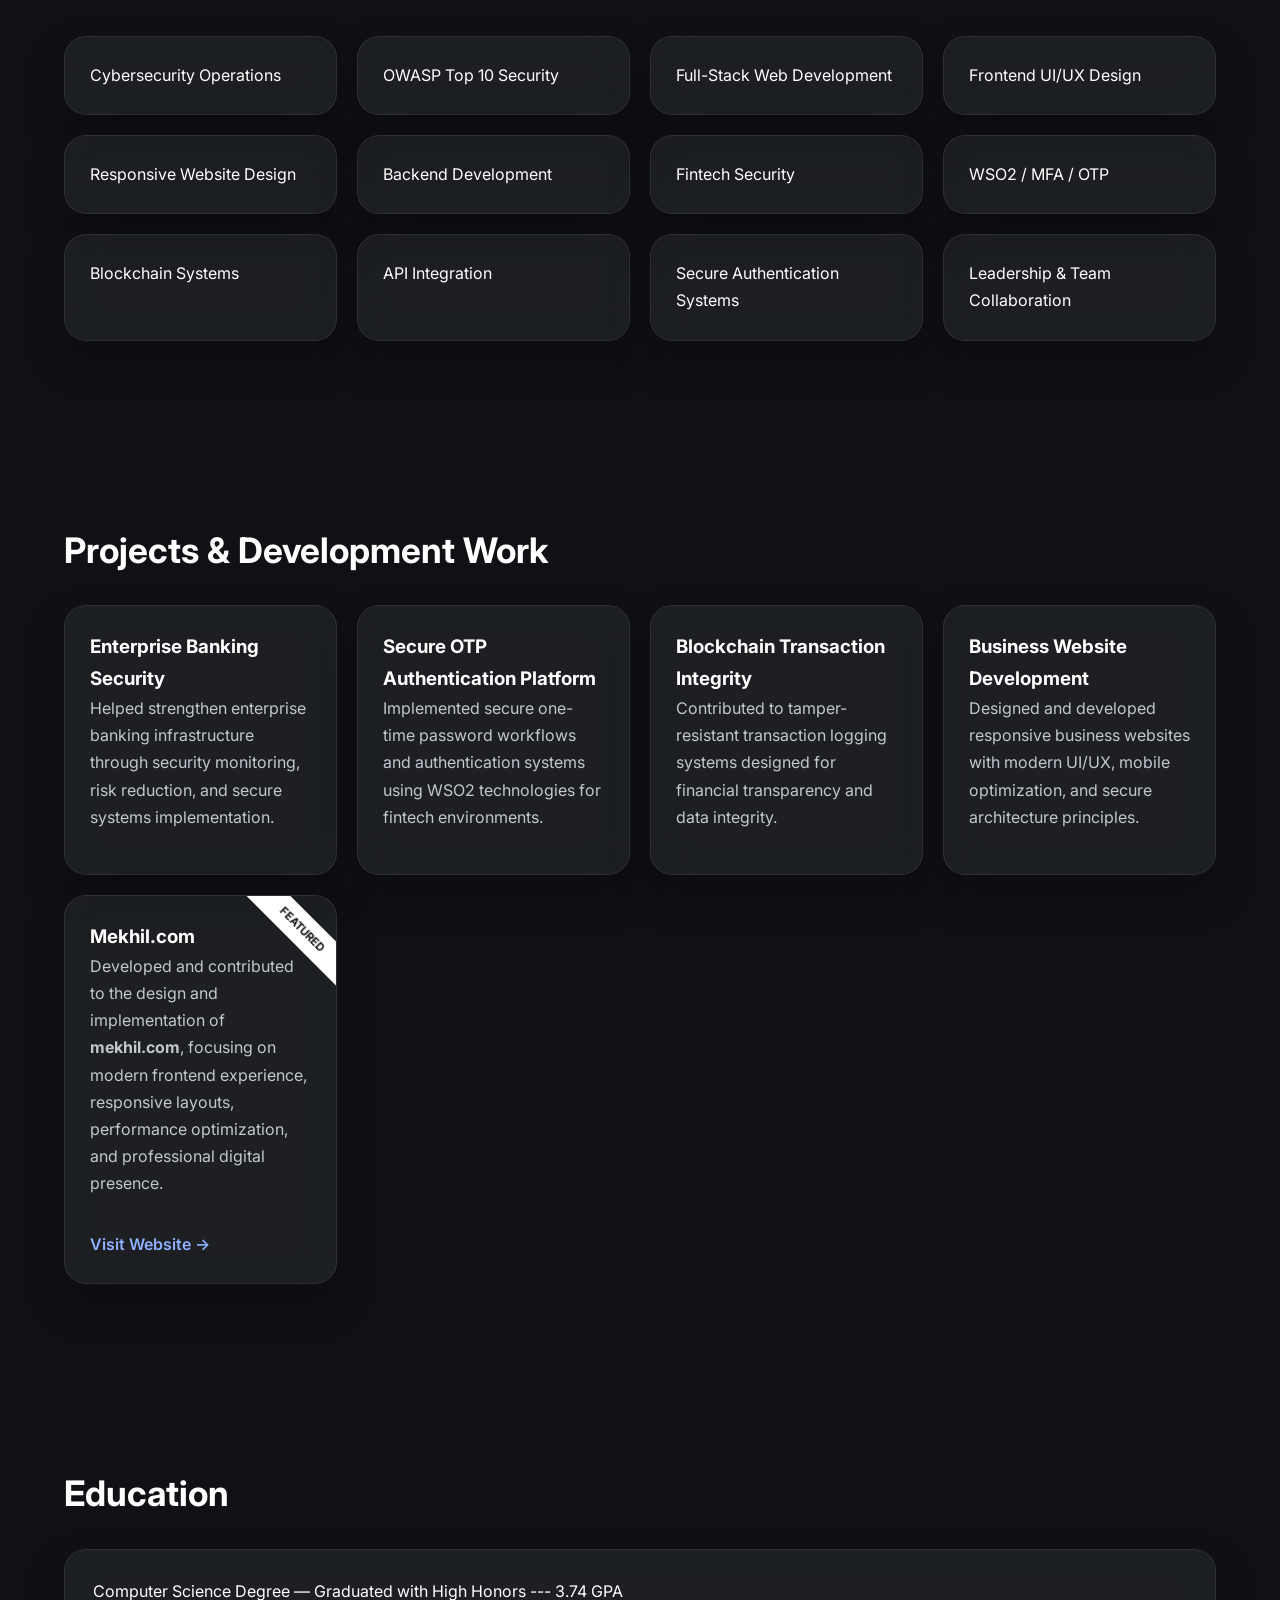
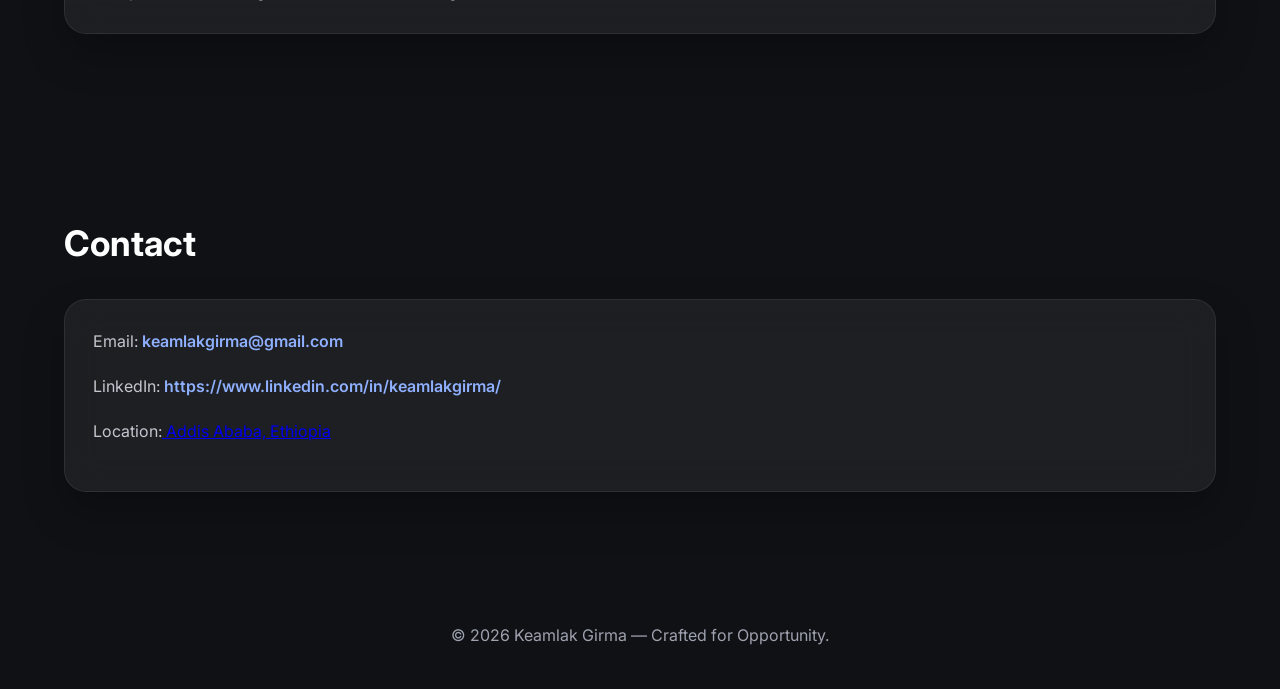
==== commit 3da2a226: "Update index.html Linking the Transport page" ====
--- a/index.html
+++ b/index.html
@@ -172,7 +172,7 @@
   <div class="contact-box">
     <p>Email: <a href="mailto:keamlakgirma@gmail.com" class="contact-link">keamlakgirma@gmail.com</a></p>
     <p>LinkedIn: <a href="https://www.linkedin.com/in/keamlakgirma/" class="contact-link">https://www.linkedin.com/in/keamlakgirma/</a></p>
-    <p>Location: Addis Ababa, Ethiopia</p>
+    <p>Location:<a href="Online-Public-Transport-Booking.html"> Addis Ababa, Ethiopia</a></p>
   </div>
 </section>
 
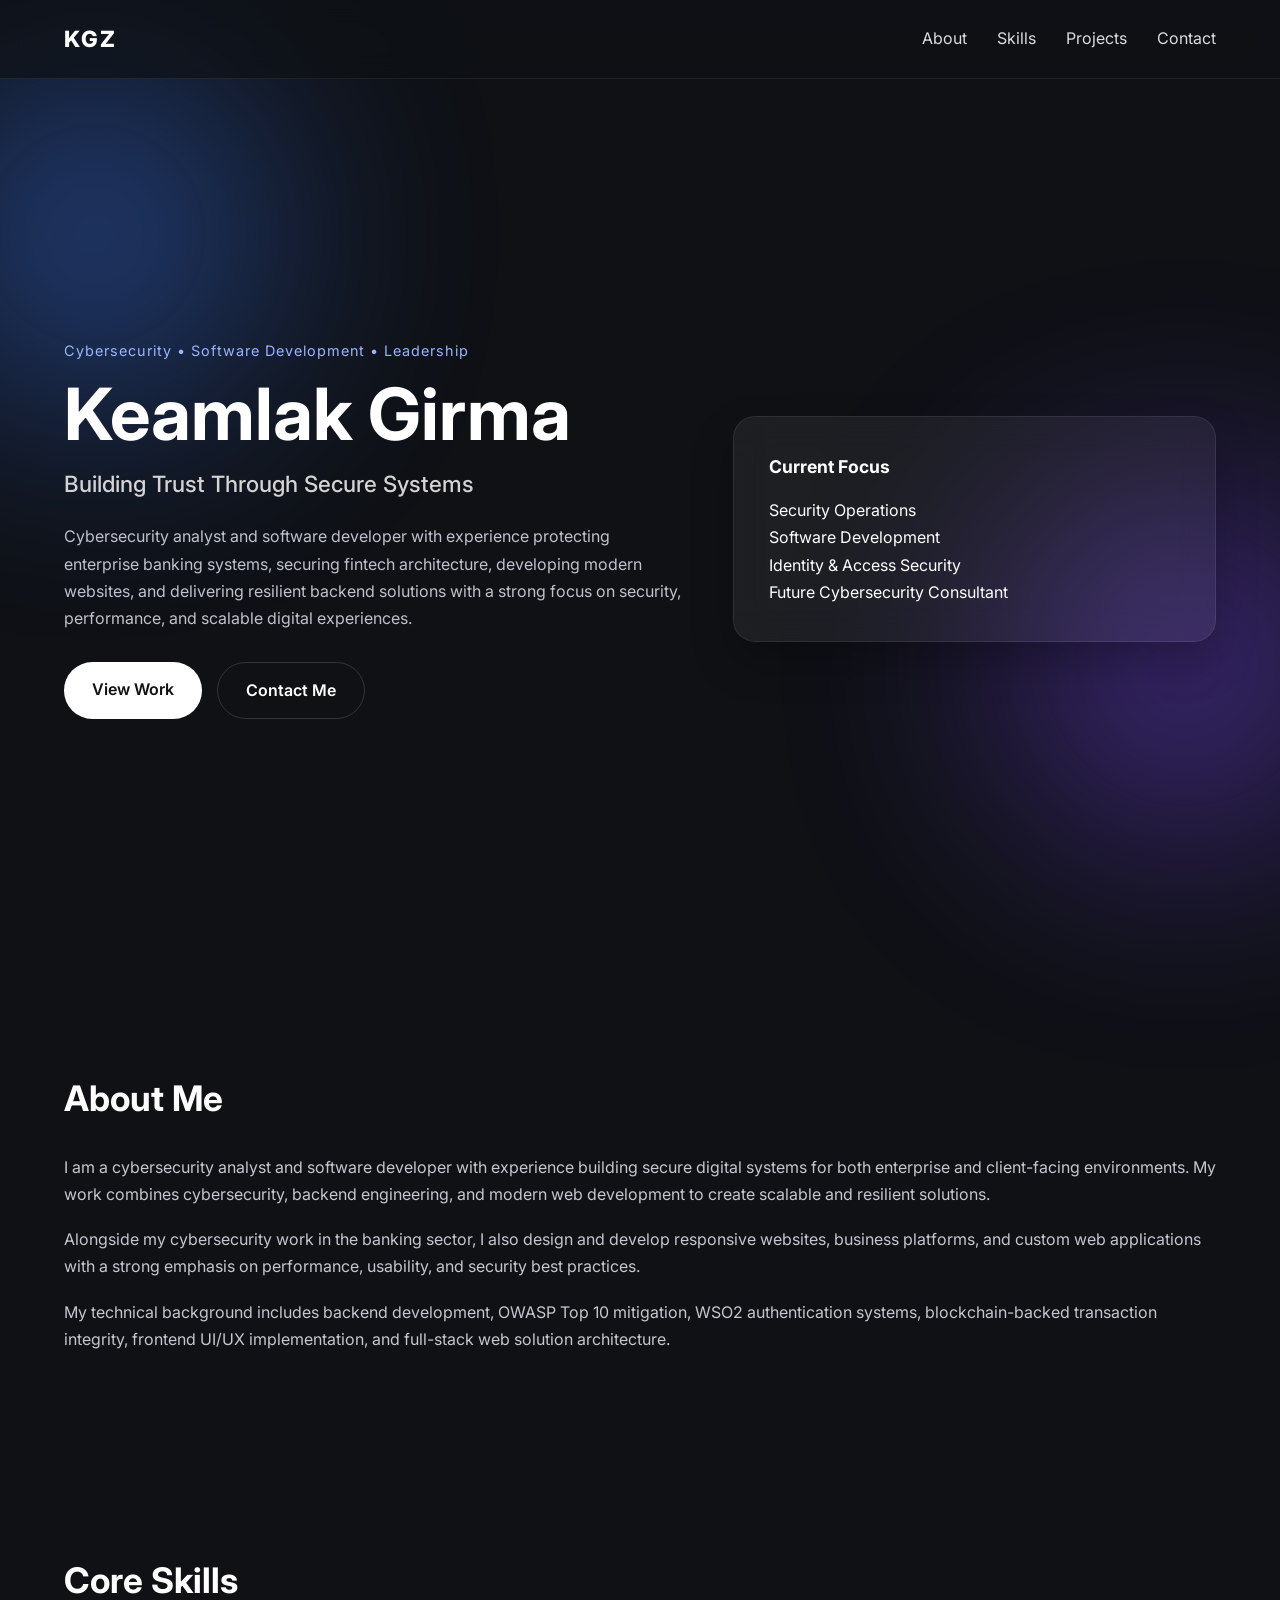
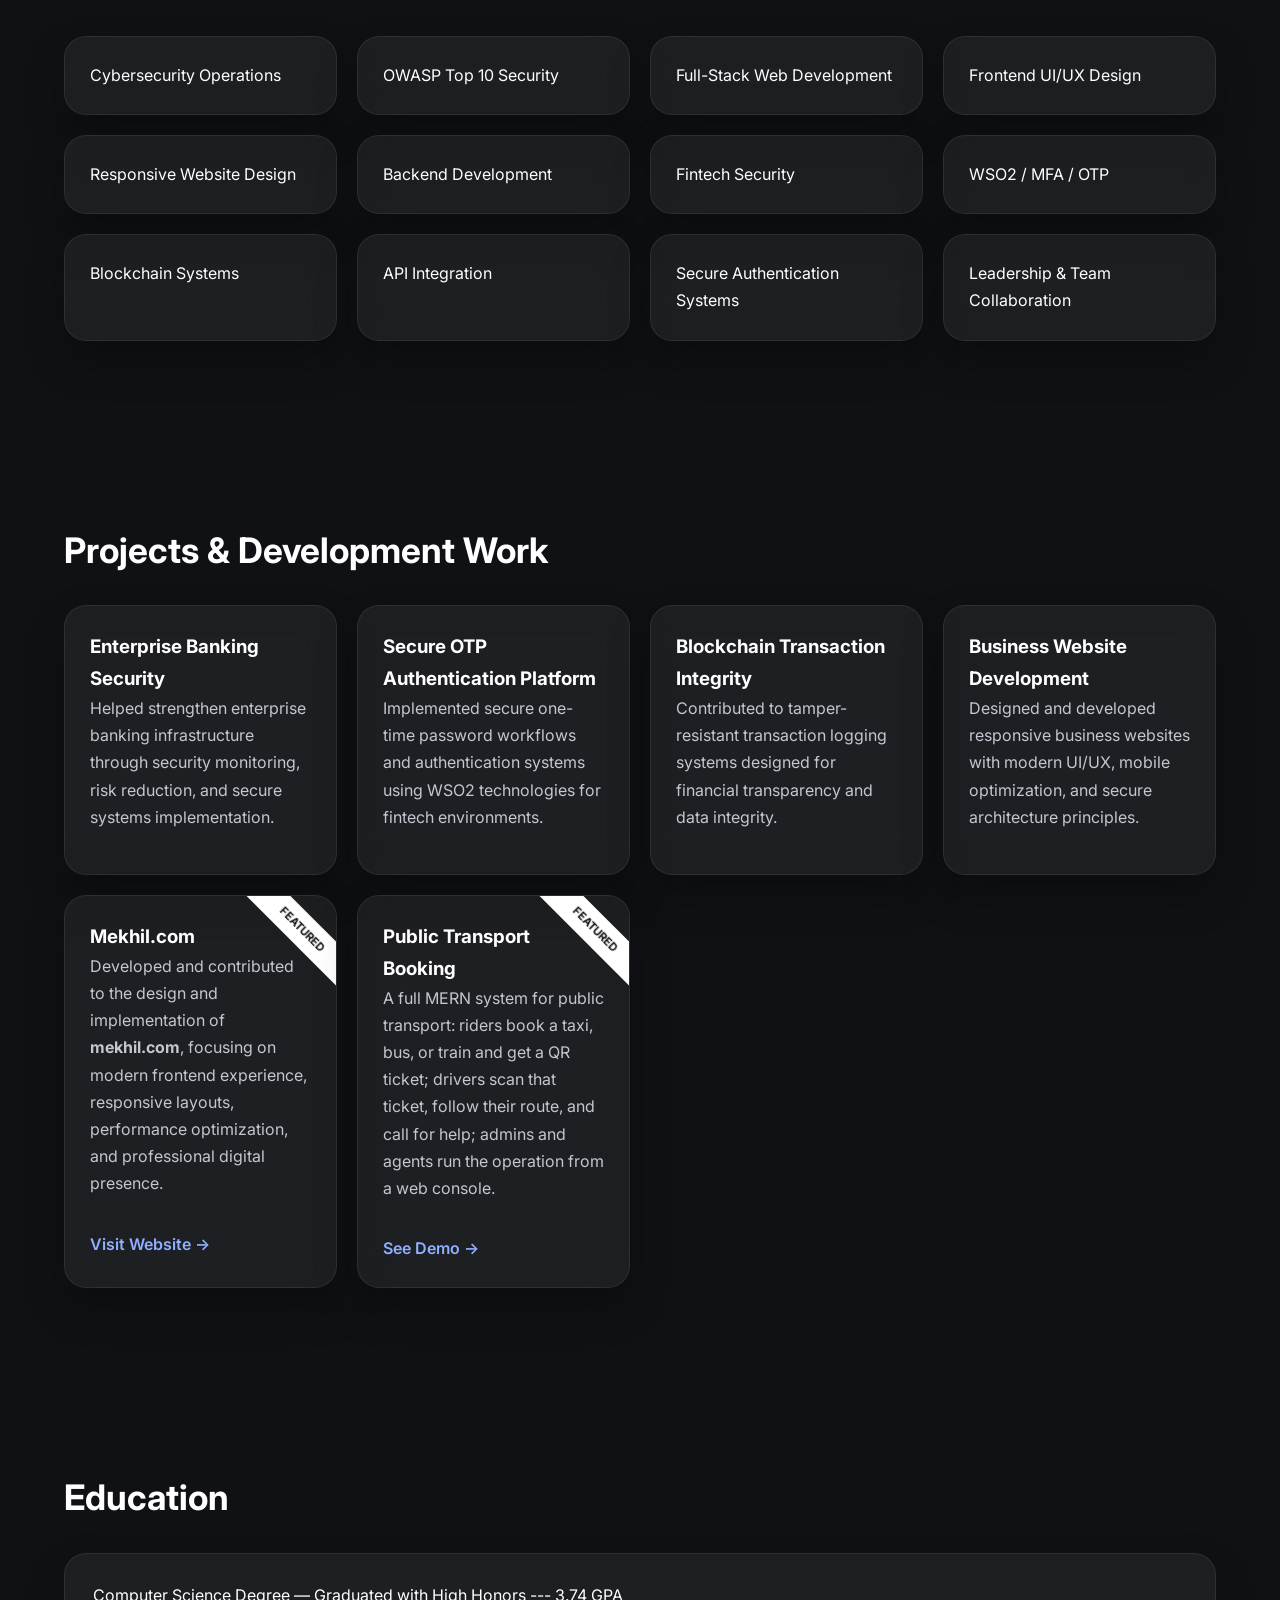
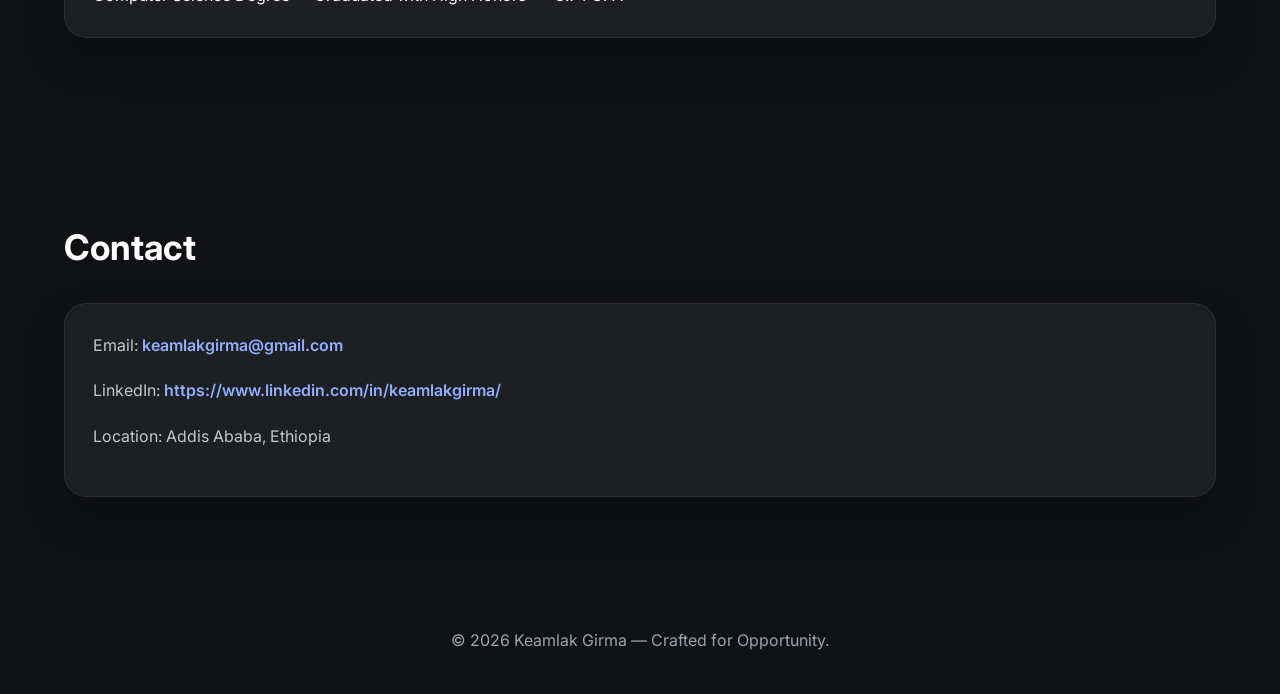
==== commit 9beca0dd: "Update index.html Proper Public Transport Booking link placement" ====
--- a/index.html
+++ b/index.html
@@ -155,6 +155,19 @@
         Visit Website →
       </a>
     </div>
+    
+    <div class="project featured-project">
+      <h3>Public Transport Booking</h3>
+
+      <p>
+        A full MERN system for public transport: riders book a taxi, bus, or train and get a QR ticket; 
+        drivers scan that ticket, follow their route, and call for help; admins and agents run the operation from a web console.
+      </p>
+
+      <a href="Online-Public-Transport-Booking.html" target="_blank" class="project-link">
+        See Demo →
+      </a>
+    </div>
 
   </div>
 </section>
@@ -172,7 +185,7 @@
   <div class="contact-box">
     <p>Email: <a href="mailto:keamlakgirma@gmail.com" class="contact-link">keamlakgirma@gmail.com</a></p>
     <p>LinkedIn: <a href="https://www.linkedin.com/in/keamlakgirma/" class="contact-link">https://www.linkedin.com/in/keamlakgirma/</a></p>
-    <p>Location:<a href="Online-Public-Transport-Booking.html"> Addis Ababa, Ethiopia</a></p>
+    <p>Location: Addis Ababa, Ethiopia</a></p>
   </div>
 </section>
 
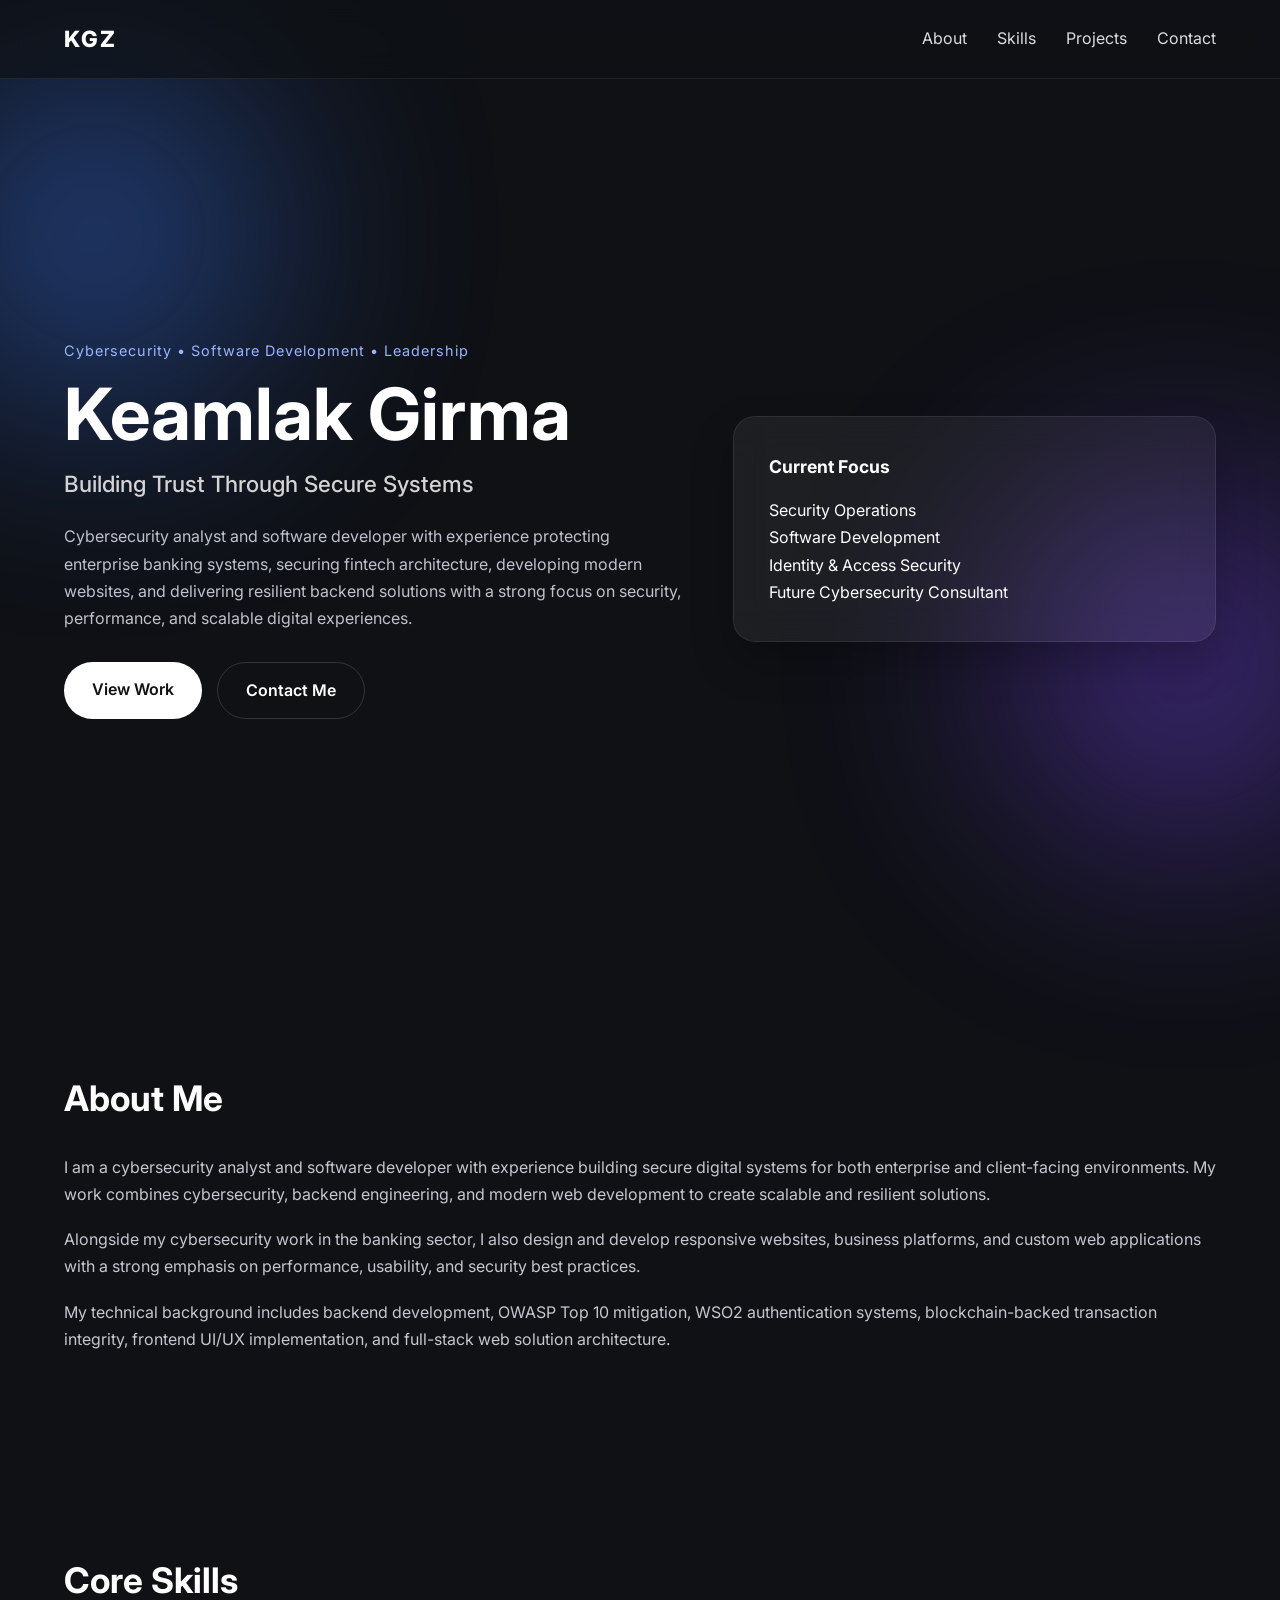
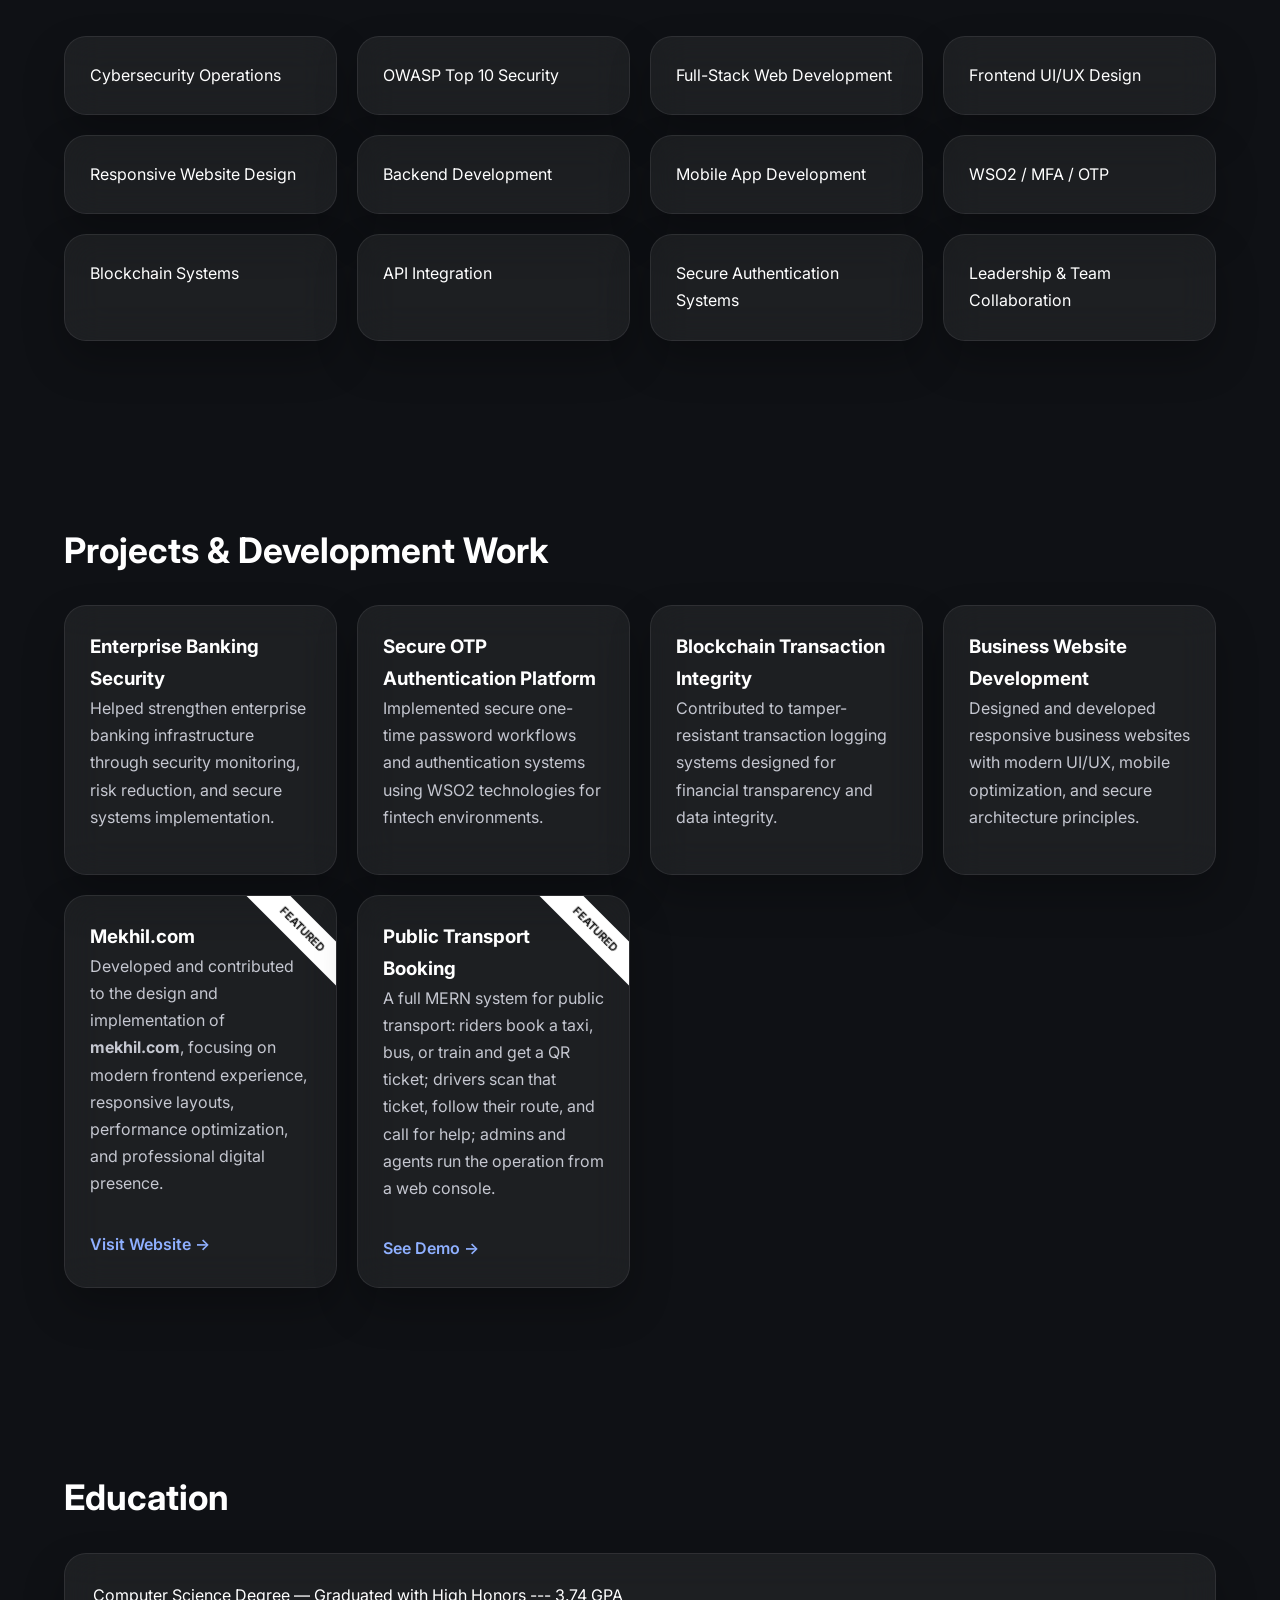
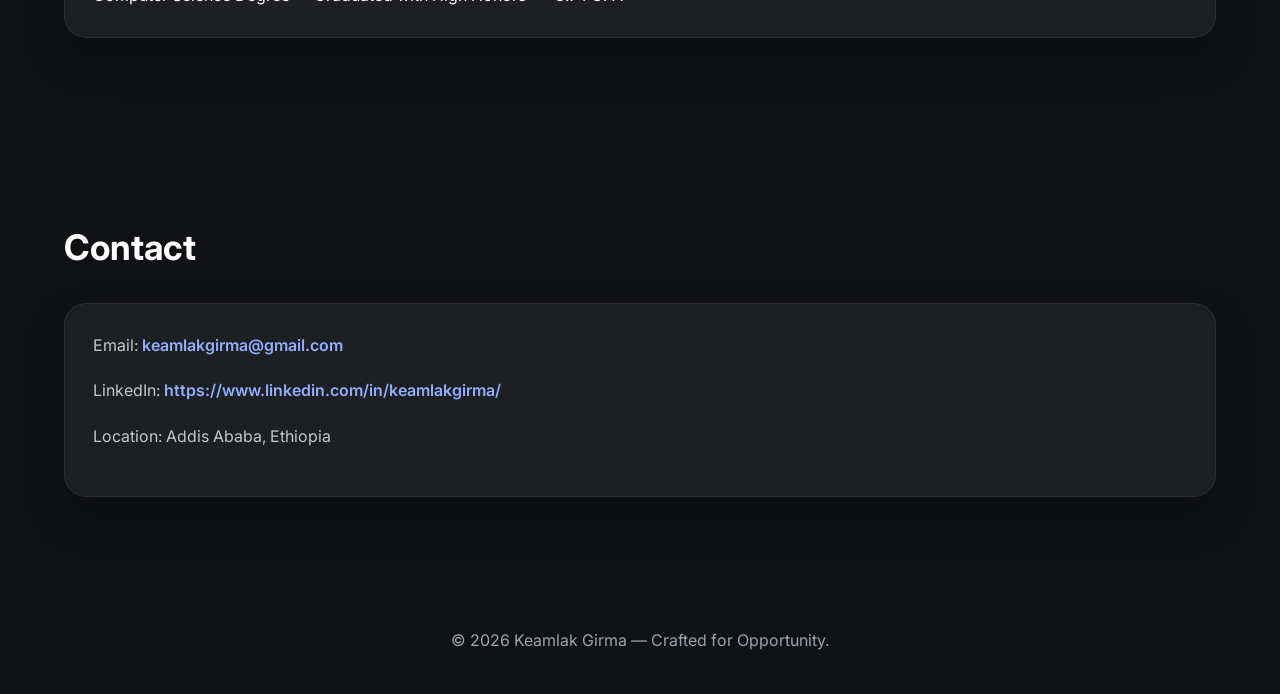
==== commit 68fa68da: "Replace 'Fintech Security' with 'Mobile App Development'" ====
--- a/index.html
+++ b/index.html
@@ -94,7 +94,7 @@
     <div class="card">Frontend UI/UX Design</div>
     <div class="card">Responsive Website Design</div>
     <div class="card">Backend Development</div>
-    <div class="card">Fintech Security</div>
+    <div class="card">Mobile App Development</div>
     <div class="card">WSO2 / MFA / OTP</div>
     <div class="card">Blockchain Systems</div>
     <div class="card">API Integration</div>
